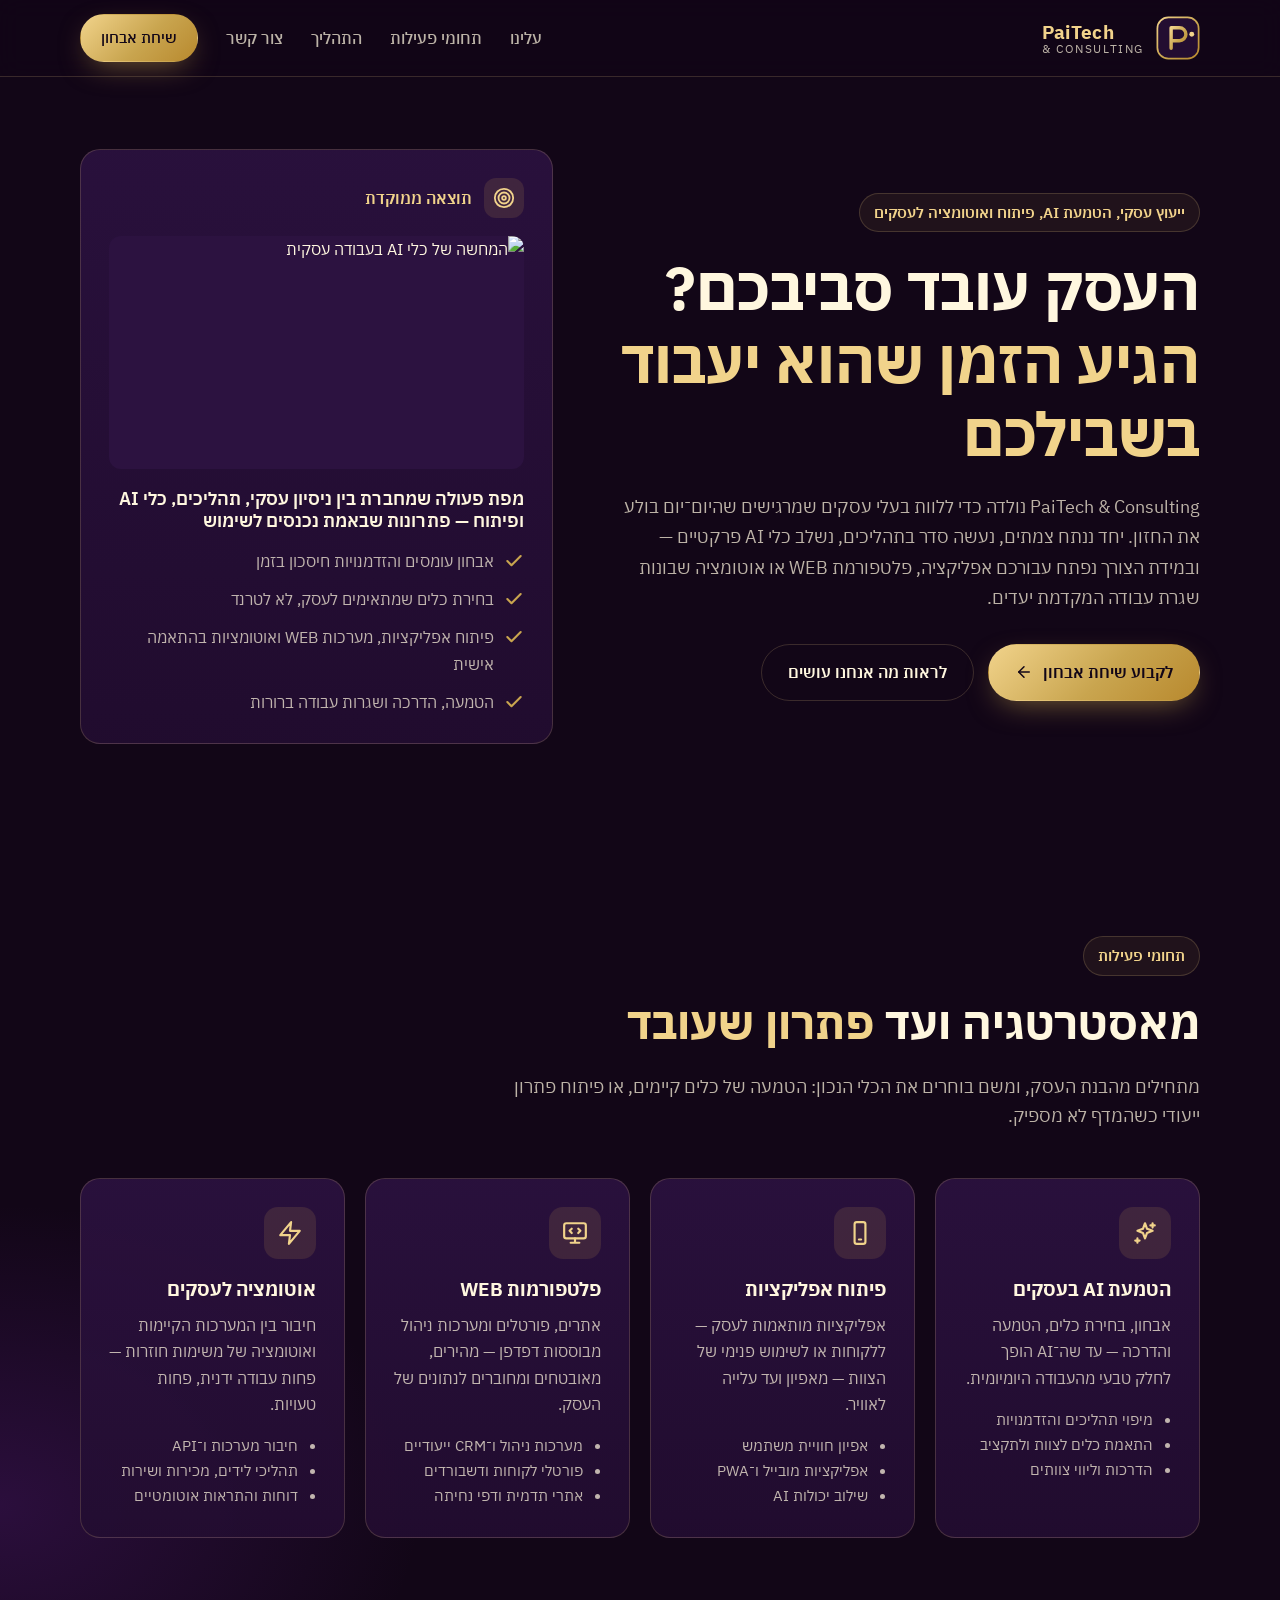
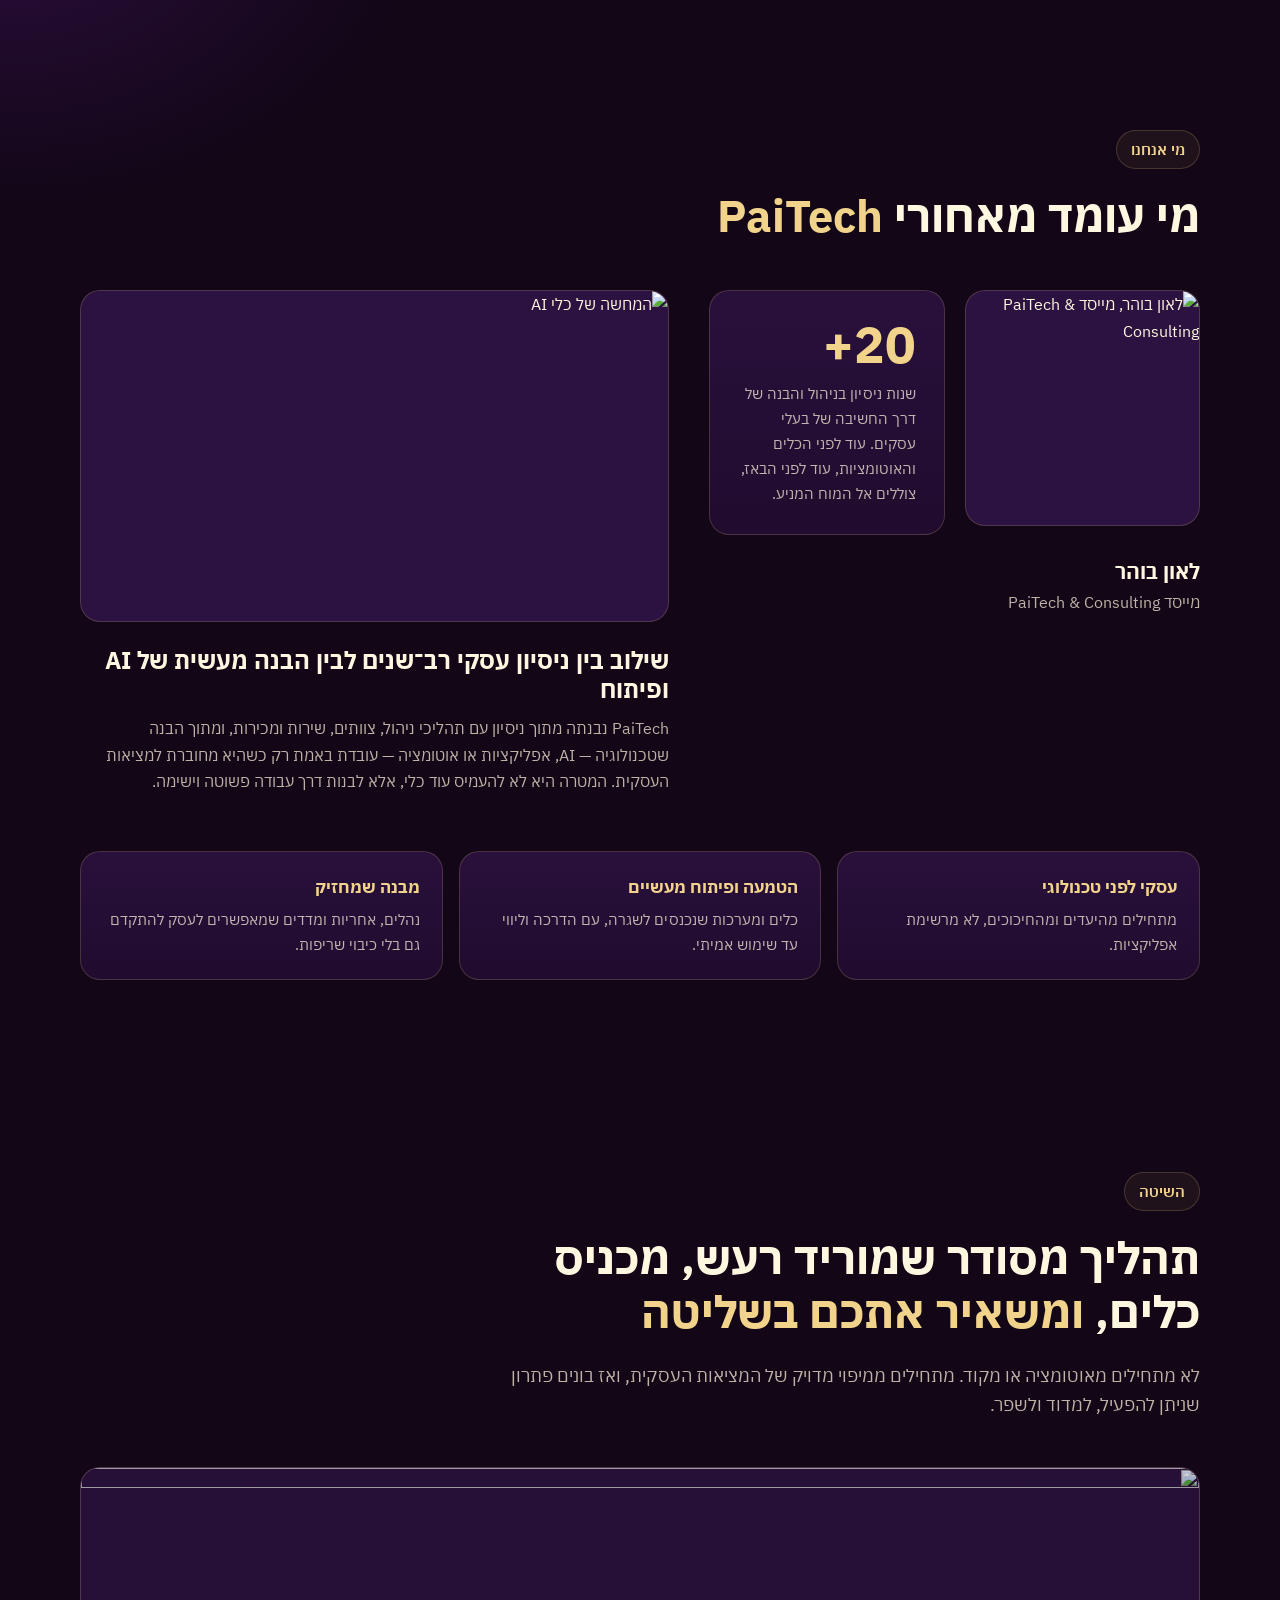
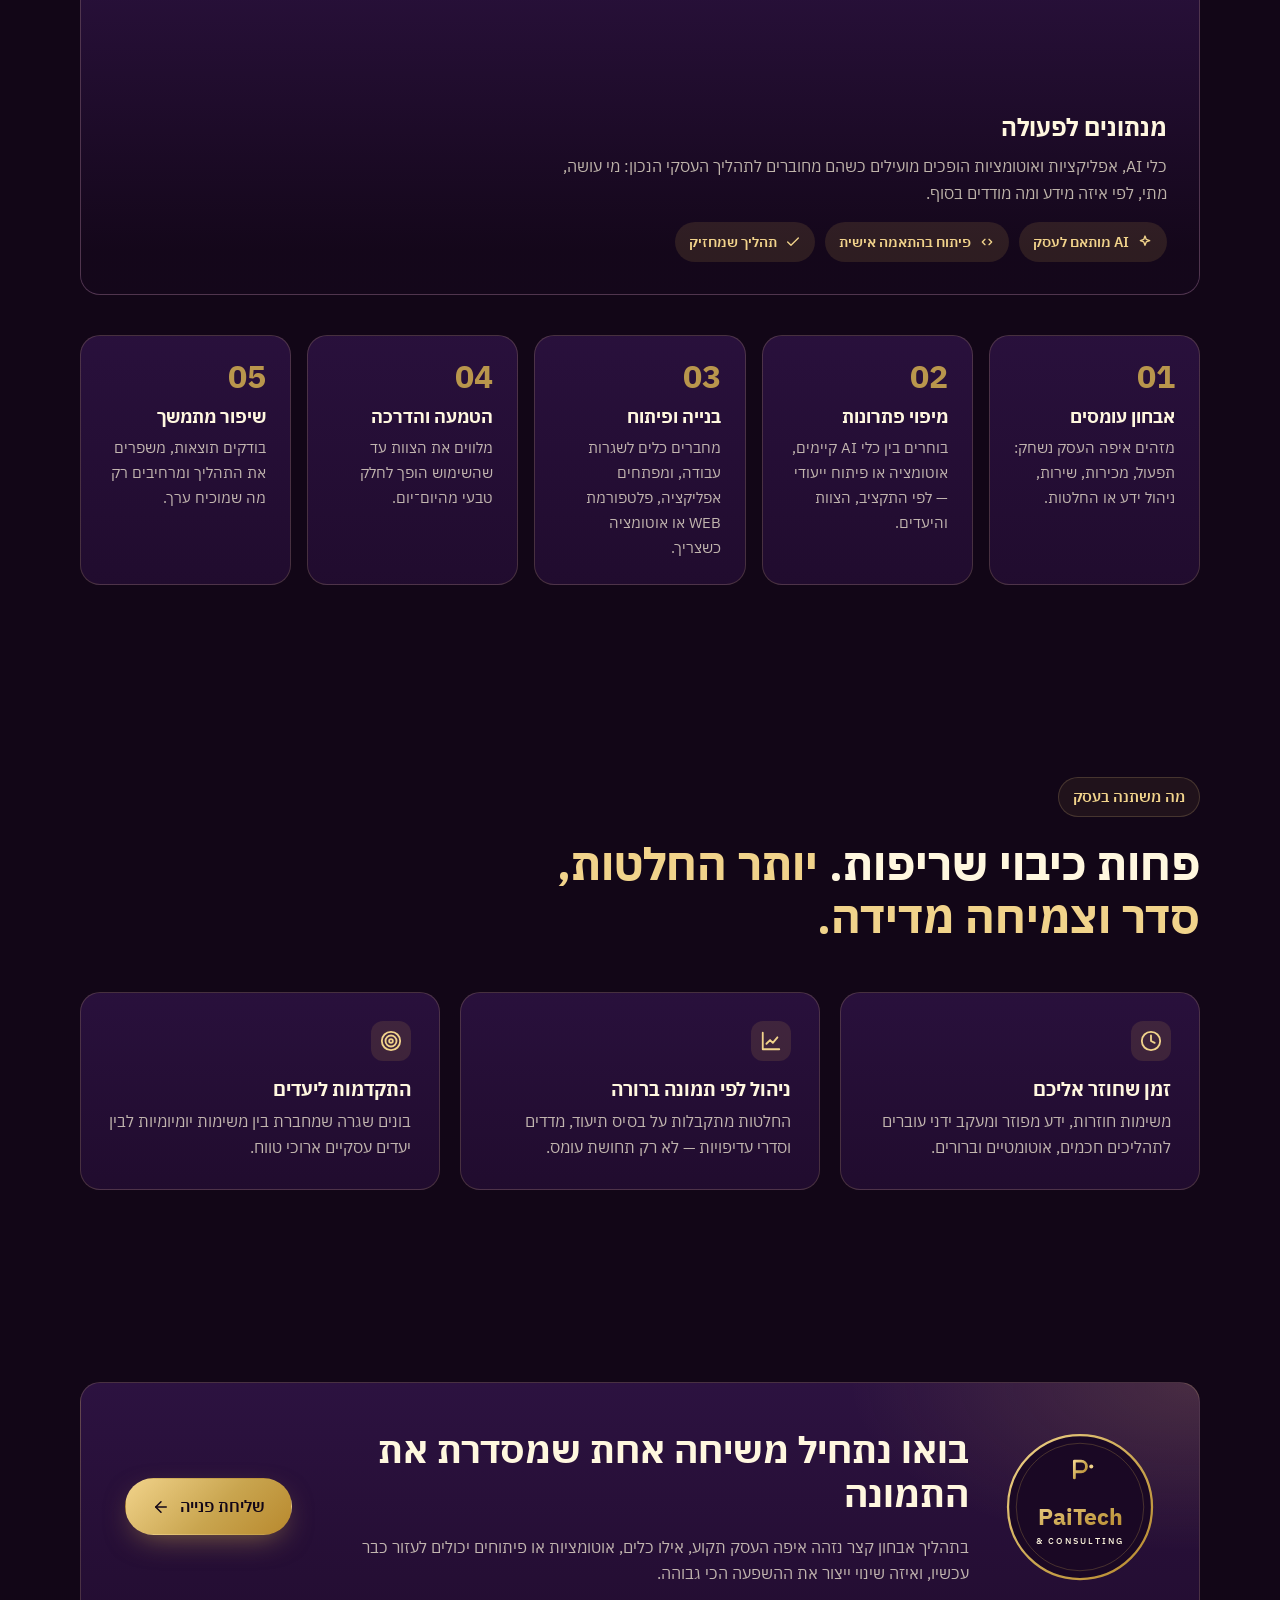
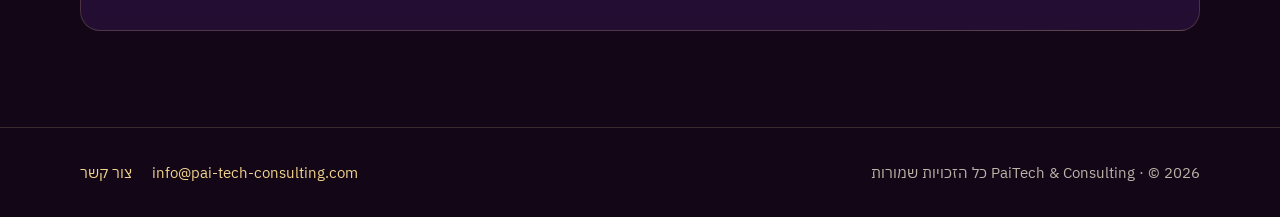
==== public/index.html @ 418c5f1a "Add PaiTech & Consulting static site for Cloudflare Pages Rebuild of the Framer landing page as plai" ====
<!DOCTYPE html>
<html lang="he" dir="rtl">
<head>
  <meta charset="UTF-8">
  <meta name="viewport" content="width=device-width, initial-scale=1">
  <title>PaiTech &amp; Consulting | הטמעת AI, פיתוח אפליקציות ואוטומציה לעסקים</title>
  <meta name="description" content="PaiTech & Consulting: ליווי פרקטי לעסקים קטנים ובינוניים — אבחון תפעולי, הטמעת כלי AI, פיתוח אפליקציות, פלטפורמות WEB ואוטומציה עסקית.">
  <link rel="canonical" href="https://pai-tech-consulting.com/">
  <meta name="theme-color" content="#120617">
  <link rel="icon" href="assets/img/favicon.svg" type="image/svg+xml">

  <meta property="og:type" content="website">
  <meta property="og:locale" content="he_IL">
  <meta property="og:site_name" content="PaiTech & Consulting">
  <meta property="og:title" content="PaiTech & Consulting | הטמעת AI, פיתוח אפליקציות ואוטומציה לעסקים">
  <meta property="og:description" content="ליווי פרקטי לעסקים: אבחון תפעולי, הטמעת AI, פיתוח אפליקציות, פלטפורמות WEB ואוטומציה עסקית.">
  <meta property="og:url" content="https://pai-tech-consulting.com/">
  <meta name="twitter:card" content="summary">

  <link rel="preconnect" href="https://fonts.googleapis.com">
  <link rel="preconnect" href="https://fonts.gstatic.com" crossorigin>
  <link href="https://fonts.googleapis.com/css2?family=IBM+Plex+Sans+Hebrew:wght@400;500;600;700&display=swap" rel="stylesheet">
  <link rel="stylesheet" href="assets/css/style.css">

  <script type="application/ld+json">
  {
    "@context": "https://schema.org",
    "@type": "ProfessionalService",
    "name": "PaiTech & Consulting",
    "url": "https://pai-tech-consulting.com/",
    "email": "info@pai-tech-consulting.com",
    "founder": { "@type": "Person", "name": "לאון בוהר" },
    "areaServed": "IL",
    "knowsAbout": ["הטמעת AI בעסקים", "פיתוח אפליקציות", "פלטפורמות WEB", "אוטומציה עסקית"]
  }
  </script>
</head>
<body>
  <a class="skip-link" href="#main">דילוג לתוכן</a>

  <header class="site-header">
    <div class="container header-row">
      <a class="brand" href="index.html" aria-label="PaiTech & Consulting — דף הבית">
        <svg class="brand-mark" viewBox="0 0 64 64" aria-hidden="true">
          <defs>
            <linearGradient id="gm-h" x1="0" y1="0" x2="1" y2="1">
              <stop offset="0" stop-color="#f1d38b"/><stop offset=".55" stop-color="#c9a54f"/><stop offset="1" stop-color="#b8892e"/>
            </linearGradient>
          </defs>
          <rect x="2" y="2" width="60" height="60" rx="16" fill="#230d31" stroke="url(#gm-h)" stroke-width="2.5"/>
          <path d="M22 47V17h12a9.5 9.5 0 0 1 0 19H22" fill="none" stroke="url(#gm-h)" stroke-width="5" stroke-linecap="round" stroke-linejoin="round"/>
          <path d="M43.5 26.5h5" stroke="url(#gm-h)" stroke-width="3" stroke-linecap="round"/>
          <circle cx="52" cy="26.5" r="3.6" fill="#f1d38b"/>
        </svg>
        <span class="brand-text">
          <span class="brand-name">PaiTech</span>
          <span class="brand-sub">&amp; Consulting</span>
        </span>
      </a>

      <button class="menu-toggle" type="button" aria-expanded="false" aria-controls="site-nav" aria-label="פתיחת תפריט">
        <svg viewBox="0 0 24 24" fill="none" stroke="currentColor" stroke-width="2" stroke-linecap="round"><path d="M4 6h16M4 12h16M4 18h16"/></svg>
      </button>

      <nav class="nav" id="site-nav" aria-label="ניווט ראשי">
        <a href="#about">עלינו</a>
        <a href="#services">תחומי פעילות</a>
        <a href="#method">התהליך</a>
        <a href="contact.html">צור קשר</a>
        <a class="btn btn-primary btn-sm" href="contact.html">שיחת אבחון</a>
      </nav>
    </div>
  </header>

  <main id="main">
    <!-- Hero -->
    <section class="hero">
      <div class="container hero-grid">
        <div>
          <span class="kicker">ייעוץ עסקי, הטמעת AI, פיתוח ואוטומציה לעסקים</span>
          <h1>העסק עובד סביבכם? <span class="gold">הגיע הזמן שהוא יעבוד בשבילכם</span></h1>
          <p class="hero-lead">PaiTech &amp; Consulting נולדה כדי ללוות בעלי עסקים שמרגישים שהיום־יום בולע את החזון. יחד ננתח צמתים, נעשה סדר בתהליכים, נשלב כלי AI פרקטיים — ובמידת הצורך נפתח עבורכם אפליקציה, פלטפורמת WEB או אוטומציה שבונות שגרת עבודה המקדמת יעדים.</p>
          <div class="hero-actions">
            <a class="btn btn-primary" href="contact.html">
              לקבוע שיחת אבחון
              <svg viewBox="0 0 24 24" fill="none" stroke="currentColor" stroke-width="2" stroke-linecap="round" stroke-linejoin="round" aria-hidden="true"><path d="M19 12H5"/><path d="m12 19-7-7 7-7"/></svg>
            </a>
            <a class="btn btn-ghost" href="#services">לראות מה אנחנו עושים</a>
          </div>
        </div>

        <aside class="card consult-card" aria-label="תוצאה ממוקדת">
          <div class="card-top">
            <span class="icon-bubble"><svg viewBox="0 0 24 24" fill="none" stroke="currentColor" stroke-width="2" stroke-linecap="round" stroke-linejoin="round" aria-hidden="true"><circle cx="12" cy="12" r="10"/><circle cx="12" cy="12" r="6"/><circle cx="12" cy="12" r="2"/></svg></span>
            תוצאה ממוקדת
          </div>
          <div class="visual">
            <img src="assets/img/XKVnwT84Tp5R3MBpyh79osMOM.jpg" width="900" height="506" alt="המחשה של כלי AI בעבודה עסקית"
                 onerror="this.onerror=null;this.src='https://framerusercontent.com/images/XKVnwT84Tp5R3MBpyh79osMOM.jpg'">
          </div>
          <h3>מפת פעולה שמחברת בין ניסיון עסקי, תהליכים, כלי AI ופיתוח — פתרונות שבאמת נכנסים לשימוש</h3>
          <ul class="points">
            <li><svg viewBox="0 0 24 24" fill="none" stroke="currentColor" stroke-width="2.5" stroke-linecap="round" stroke-linejoin="round" aria-hidden="true"><path d="M20 6 9 17l-5-5"/></svg>אבחון עומסים והזדמנויות חיסכון בזמן</li>
            <li><svg viewBox="0 0 24 24" fill="none" stroke="currentColor" stroke-width="2.5" stroke-linecap="round" stroke-linejoin="round" aria-hidden="true"><path d="M20 6 9 17l-5-5"/></svg>בחירת כלים שמתאימים לעסק, לא לטרנד</li>
            <li><svg viewBox="0 0 24 24" fill="none" stroke="currentColor" stroke-width="2.5" stroke-linecap="round" stroke-linejoin="round" aria-hidden="true"><path d="M20 6 9 17l-5-5"/></svg>פיתוח אפליקציות, מערכות WEB ואוטומציות בהתאמה אישית</li>
            <li><svg viewBox="0 0 24 24" fill="none" stroke="currentColor" stroke-width="2.5" stroke-linecap="round" stroke-linejoin="round" aria-hidden="true"><path d="M20 6 9 17l-5-5"/></svg>הטמעה, הדרכה ושגרות עבודה ברורות</li>
          </ul>
        </aside>
      </div>
    </section>

    <!-- Services -->
    <section id="services">
      <div class="container">
        <div class="section-head">
          <span class="kicker">תחומי פעילות</span>
          <h2>מאסטרטגיה ועד <span class="gold">פתרון שעובד</span></h2>
          <p>מתחילים מהבנת העסק, ומשם בוחרים את הכלי הנכון: הטמעה של כלים קיימים, או פיתוח פתרון ייעודי כשהמדף לא מספיק.</p>
        </div>

        <div class="services-grid">
          <article class="card service-card">
            <span class="icon-bubble"><svg viewBox="0 0 24 24" fill="none" stroke="currentColor" stroke-width="2" stroke-linecap="round" stroke-linejoin="round" aria-hidden="true"><path d="M12 3l1.9 5.1L19 10l-5.1 1.9L12 17l-1.9-5.1L5 10l5.1-1.9z"/><path d="M19 3v4M17 5h4M5 17v4M3 19h4"/></svg></span>
            <h3>הטמעת AI בעסקים</h3>
            <p>אבחון, בחירת כלים, הטמעה והדרכה — עד שה־AI הופך לחלק טבעי מהעבודה היומיומית.</p>
            <ul>
              <li>מיפוי תהליכים והזדמנויות</li>
              <li>התאמת כלים לצוות ולתקציב</li>
              <li>הדרכות וליווי צוותים</li>
            </ul>
          </article>

          <article class="card service-card">
            <span class="icon-bubble"><svg viewBox="0 0 24 24" fill="none" stroke="currentColor" stroke-width="2" stroke-linecap="round" stroke-linejoin="round" aria-hidden="true"><rect x="7" y="2" width="10" height="20" rx="2"/><path d="M11 18h2"/></svg></span>
            <h3>פיתוח אפליקציות</h3>
            <p>אפליקציות מותאמות לעסק — ללקוחות או לשימוש פנימי של הצוות — מאפיון ועד עלייה לאוויר.</p>
            <ul>
              <li>אפיון חוויית משתמש</li>
              <li>אפליקציות מובייל ו־PWA</li>
              <li>שילוב יכולות AI</li>
            </ul>
          </article>

          <article class="card service-card">
            <span class="icon-bubble"><svg viewBox="0 0 24 24" fill="none" stroke="currentColor" stroke-width="2" stroke-linecap="round" stroke-linejoin="round" aria-hidden="true"><rect x="2" y="3" width="20" height="14" rx="2"/><path d="M8 21h8M12 17v4"/><path d="m9 8-2 2 2 2M15 8l2 2-2 2"/></svg></span>
            <h3>פלטפורמות WEB</h3>
            <p>אתרים, פורטלים ומערכות ניהול מבוססות דפדפן — מהירים, מאובטחים ומחוברים לנתונים של העסק.</p>
            <ul>
              <li>מערכות ניהול ו־CRM ייעודיים</li>
              <li>פורטלי לקוחות ודשבורדים</li>
              <li>אתרי תדמית ודפי נחיתה</li>
            </ul>
          </article>

          <article class="card service-card">
            <span class="icon-bubble"><svg viewBox="0 0 24 24" fill="none" stroke="currentColor" stroke-width="2" stroke-linecap="round" stroke-linejoin="round" aria-hidden="true"><path d="M13 2 3 14h9l-1 8 10-12h-9z"/></svg></span>
            <h3>אוטומציה לעסקים</h3>
            <p>חיבור בין המערכות הקיימות ואוטומציה של משימות חוזרות — פחות עבודה ידנית, פחות טעויות.</p>
            <ul>
              <li>חיבור מערכות ו־API</li>
              <li>תהליכי לידים, מכירות ושירות</li>
              <li>דוחות והתראות אוטומטיים</li>
            </ul>
          </article>
        </div>
      </div>
    </section>

    <!-- About -->
    <section id="about">
      <div class="container">
        <div class="section-head">
          <span class="kicker">מי אנחנו</span>
          <h2>מי עומד מאחורי <span class="gold">PaiTech</span></h2>
        </div>

        <div class="about-grid">
          <div class="founder">
            <div class="founder-photo">
              <img src="assets/img/se8VAogWXL13pgtW8quzGnJ5m0.jpg" width="960" height="958" alt="לאון בוהר, מייסד PaiTech & Consulting" loading="lazy"
                   onerror="this.onerror=null;this.src='https://framerusercontent.com/images/se8VAogWXL13pgtW8quzGnJ5m0.jpg'">
            </div>
            <div class="card stat">
              <span class="num">20+</span>
              <p>שנות ניסיון בניהול והבנה של דרך החשיבה של בעלי עסקים. עוד לפני הכלים והאוטומציות, עוד לפני הבאז, צוללים אל המוח המניע.</p>
            </div>
            <div class="founder-caption">
              <strong>לאון בוהר</strong>
              <span>מייסד PaiTech &amp; Consulting</span>
            </div>
          </div>

          <div class="about-copy">
            <div class="about-visual">
              <img src="assets/img/n6Sf7gLS57sMJZ850JuGApT3Oo.jpg" width="1200" height="675" alt="המחשה של כלי AI" loading="lazy"
                   onerror="this.onerror=null;this.src='https://framerusercontent.com/images/n6Sf7gLS57sMJZ850JuGApT3Oo.jpg'">
            </div>
            <h3>שילוב בין ניסיון עסקי רב־שנים לבין הבנה מעשית של AI ופיתוח</h3>
            <p>PaiTech נבנתה מתוך ניסיון עם תהליכי ניהול, צוותים, שירות ומכירות, ומתוך הבנה שטכנולוגיה — AI, אפליקציות או אוטומציה — עובדת באמת רק כשהיא מחוברת למציאות העסקית. המטרה היא לא להעמיס עוד כלי, אלא לבנות דרך עבודה פשוטה וישימה.</p>
          </div>
        </div>

        <div class="proof-row">
          <div class="card">
            <h4>עסקי לפני טכנולוגי</h4>
            <p>מתחילים מהיעדים ומהחיכוכים, לא מרשימת אפליקציות.</p>
          </div>
          <div class="card">
            <h4>הטמעה ופיתוח מעשיים</h4>
            <p>כלים ומערכות שנכנסים לשגרה, עם הדרכה וליווי עד שימוש אמיתי.</p>
          </div>
          <div class="card">
            <h4>מבנה שמחזיק</h4>
            <p>נהלים, אחריות ומדדים שמאפשרים לעסק להתקדם גם בלי כיבוי שריפות.</p>
          </div>
        </div>
      </div>
    </section>

    <!-- Method -->
    <section id="method">
      <div class="container">
        <div class="section-head">
          <span class="kicker">השיטה</span>
          <h2>תהליך מסודר שמוריד רעש, מכניס כלים, <span class="gold">ומשאיר אתכם בשליטה</span></h2>
          <p>לא מתחילים מאוטומציה או מקוד. מתחילים ממיפוי מדויק של המציאות העסקית, ואז בונים פתרון שניתן להפעיל, למדוד ולשפר.</p>
        </div>

        <div class="method-visual">
          <img src="assets/img/iNO7Qjfh9I6ufP5E8s48obcM.png" width="1923" height="732" alt="" loading="lazy"
               onerror="this.onerror=null;this.src='https://framerusercontent.com/images/iNO7Qjfh9I6ufP5E8s48obcM.png'">
          <div class="overlay">
            <h3>מנתונים לפעולה</h3>
            <p>כלי AI, אפליקציות ואוטומציות הופכים מועילים כשהם מחוברים לתהליך העסקי הנכון: מי עושה, מתי, לפי איזה מידע ומה מודדים בסוף.</p>
            <div class="badges">
              <span class="badge"><svg viewBox="0 0 24 24" fill="none" stroke="currentColor" stroke-width="2" stroke-linecap="round" stroke-linejoin="round" aria-hidden="true"><path d="M12 3l1.9 5.1L19 10l-5.1 1.9L12 17l-1.9-5.1L5 10l5.1-1.9z"/></svg>AI מותאם לעסק</span>
              <span class="badge"><svg viewBox="0 0 24 24" fill="none" stroke="currentColor" stroke-width="2" stroke-linecap="round" stroke-linejoin="round" aria-hidden="true"><path d="m9 8-4 4 4 4M15 8l4 4-4 4"/></svg>פיתוח בהתאמה אישית</span>
              <span class="badge"><svg viewBox="0 0 24 24" fill="none" stroke="currentColor" stroke-width="2" stroke-linecap="round" stroke-linejoin="round" aria-hidden="true"><path d="M20 6 9 17l-5-5"/></svg>תהליך שמחזיק</span>
            </div>
          </div>
        </div>

        <ol class="steps" role="list" style="list-style:none;margin:0;padding:0">
          <li class="card step">
            <span class="num">01</span>
            <h3>אבחון עומסים</h3>
            <p>מזהים איפה העסק נשחק: תפעול, מכירות, שירות, ניהול ידע או החלטות.</p>
          </li>
          <li class="card step">
            <span class="num">02</span>
            <h3>מיפוי פתרונות</h3>
            <p>בוחרים בין כלי AI קיימים, אוטומציה או פיתוח ייעודי — לפי התקציב, הצוות והיעדים.</p>
          </li>
          <li class="card step">
            <span class="num">03</span>
            <h3>בנייה ופיתוח</h3>
            <p>מחברים כלים לשגרות עבודה, ומפתחים אפליקציה, פלטפורמת WEB או אוטומציה כשצריך.</p>
          </li>
          <li class="card step">
            <span class="num">04</span>
            <h3>הטמעה והדרכה</h3>
            <p>מלווים את הצוות עד שהשימוש הופך לחלק טבעי מהיום־יום.</p>
          </li>
          <li class="card step">
            <span class="num">05</span>
            <h3>שיפור מתמשך</h3>
            <p>בודקים תוצאות, משפרים את התהליך ומרחיבים רק מה שמוכיח ערך.</p>
          </li>
        </ol>
      </div>
    </section>

    <!-- Outcomes -->
    <section id="outcomes">
      <div class="container">
        <div class="section-head">
          <span class="kicker">מה משתנה בעסק</span>
          <h2>פחות כיבוי שריפות. <span class="gold">יותר החלטות, סדר וצמיחה מדידה.</span></h2>
        </div>
        <div class="outcomes-grid">
          <div class="card">
            <span class="icon-bubble"><svg viewBox="0 0 24 24" fill="none" stroke="currentColor" stroke-width="2" stroke-linecap="round" stroke-linejoin="round" aria-hidden="true"><circle cx="12" cy="12" r="10"/><path d="M12 6v6l4 2"/></svg></span>
            <h3>זמן שחוזר אליכם</h3>
            <p>משימות חוזרות, ידע מפוזר ומעקב ידני עוברים לתהליכים חכמים, אוטומטיים וברורים.</p>
          </div>
          <div class="card">
            <span class="icon-bubble"><svg viewBox="0 0 24 24" fill="none" stroke="currentColor" stroke-width="2" stroke-linecap="round" stroke-linejoin="round" aria-hidden="true"><path d="M3 3v18h18"/><path d="m7 15 4-4 3 3 5-6"/></svg></span>
            <h3>ניהול לפי תמונה ברורה</h3>
            <p>החלטות מתקבלות על בסיס תיעוד, מדדים וסדרי עדיפויות — לא רק תחושת עומס.</p>
          </div>
          <div class="card">
            <span class="icon-bubble"><svg viewBox="0 0 24 24" fill="none" stroke="currentColor" stroke-width="2" stroke-linecap="round" stroke-linejoin="round" aria-hidden="true"><circle cx="12" cy="12" r="10"/><circle cx="12" cy="12" r="6"/><circle cx="12" cy="12" r="2"/></svg></span>
            <h3>התקדמות ליעדים</h3>
            <p>בונים שגרה שמחברת בין משימות יומיומיות לבין יעדים עסקיים ארוכי טווח.</p>
          </div>
        </div>
      </div>
    </section>

    <!-- CTA -->
    <section id="contact-cta">
      <div class="container">
        <div class="card cta-card">
          <svg class="cta-emblem" viewBox="0 0 200 200" role="img" aria-label="PaiTech & Consulting">
            <defs>
              <linearGradient id="gm-c" x1="0" y1="0" x2="1" y2="1">
                <stop offset="0" stop-color="#f1d38b"/><stop offset=".55" stop-color="#c9a54f"/><stop offset="1" stop-color="#b8892e"/>
              </linearGradient>
            </defs>
            <circle cx="100" cy="100" r="96" fill="#1a0824" stroke="url(#gm-c)" stroke-width="3"/>
            <circle cx="100" cy="100" r="85" fill="none" stroke="#c9a54f" stroke-opacity=".35" stroke-width="1"/>
            <g transform="translate(76 26) scale(.75)">
              <path d="M22 47V17h12a9.5 9.5 0 0 1 0 19H22" fill="none" stroke="url(#gm-c)" stroke-width="5" stroke-linecap="round" stroke-linejoin="round"/>
              <path d="M43.5 26.5h5" stroke="url(#gm-c)" stroke-width="3" stroke-linecap="round"/>
              <circle cx="52" cy="26.5" r="3.6" fill="#f1d38b"/>
            </g>
            <text x="100" y="124" text-anchor="middle" direction="ltr" font-family="IBM Plex Sans Hebrew, Arial, sans-serif" font-weight="700" font-size="31" fill="url(#gm-c)">PaiTech</text>
            <text x="100" y="149" text-anchor="middle" direction="ltr" font-family="IBM Plex Sans Hebrew, Arial, sans-serif" font-weight="500" font-size="12.5" letter-spacing="3" fill="#fff7df">&amp; CONSULTING</text>
          </svg>
          <div>
            <h2>בואו נתחיל משיחה אחת שמסדרת את התמונה</h2>
            <p>בתהליך אבחון קצר נזהה איפה העסק תקוע, אילו כלים, אוטומציות או פיתוחים יכולים לעזור כבר עכשיו, ואיזה שינוי ייצור את ההשפעה הכי גבוהה.</p>
          </div>
          <a class="btn btn-primary" href="contact.html">
            שליחת פנייה
            <svg viewBox="0 0 24 24" fill="none" stroke="currentColor" stroke-width="2" stroke-linecap="round" stroke-linejoin="round" aria-hidden="true"><path d="M19 12H5"/><path d="m12 19-7-7 7-7"/></svg>
          </a>
        </div>
      </div>
    </section>
  </main>

  <footer class="site-footer">
    <div class="container footer-row">
      <span>PaiTech &amp; Consulting · © <span data-year>2026</span> כל הזכויות שמורות</span>
      <div class="footer-links">
        <a href="mailto:info@pai-tech-consulting.com" dir="ltr">info@pai-tech-consulting.com</a>
        <a href="contact.html">צור קשר</a>
      </div>
    </div>
  </footer>

  <script src="assets/js/main.js" defer></script>
</body>
</html>
---- public/assets/css/style.css ----
/* PaiTech & Consulting — palette and type carried over from the original Framer page */
:root {
  --bg: #120617;
  --bg-2: #16071f;
  --surface: #230d31;
  --surface-2: #2c1240;
  --gold: #c9a54f;
  --gold-light: #f1d38b;
  --gold-dark: #b8892e;
  --cream: #fff7df;
  --text: #fff7df;
  --muted: rgba(255, 247, 223, 0.72);
  --line: rgba(241, 211, 139, 0.18);
  --radius: 20px;
  --radius-sm: 12px;
  --max: 1200px;
  --font: "IBM Plex Sans Hebrew", "Heebo", system-ui, -apple-system, "Segoe UI", Arial, sans-serif;
}

*,
*::before,
*::after { box-sizing: border-box; }

html { scroll-behavior: smooth; -webkit-text-size-adjust: 100%; }

body {
  margin: 0;
  font-family: var(--font);
  background: var(--bg);
  background-image:
    radial-gradient(900px 500px at 85% -10%, rgba(201, 165, 79, 0.14), transparent 60%),
    radial-gradient(700px 500px at 0% 30%, rgba(90, 30, 130, 0.35), transparent 60%);
  background-repeat: no-repeat;
  color: var(--text);
  line-height: 1.65;
  overflow-x: hidden;
}

img { max-width: 100%; display: block; }
a { color: inherit; }
h1, h2, h3 { line-height: 1.2; margin: 0 0 .5em; font-weight: 700; }
p { margin: 0 0 1em; }

.container { width: 100%; max-width: var(--max); margin-inline: auto; padding-inline: 40px; }
@media (max-width: 809px) { .container { padding-inline: 20px; } }

.skip-link {
  position: absolute; inset-inline-start: 12px; top: -60px;
  background: var(--gold); color: var(--bg); padding: 10px 16px; border-radius: 8px; z-index: 100;
}
.skip-link:focus { top: 12px; }

:focus-visible { outline: 2px solid var(--gold-light); outline-offset: 3px; border-radius: 6px; }

/* ---------- Header ---------- */
.site-header {
  position: sticky; top: 0; z-index: 50;
  background: rgba(18, 6, 23, 0.82);
  backdrop-filter: blur(12px);
  -webkit-backdrop-filter: blur(12px);
  border-bottom: 1px solid var(--line);
}
.header-row { display: flex; align-items: center; justify-content: space-between; gap: 24px; min-height: 76px; }

.brand { display: inline-flex; align-items: center; gap: 12px; text-decoration: none; }
.brand-mark { width: 44px; height: 44px; flex: none; }
.brand-text { display: flex; flex-direction: column; line-height: 1.1; direction: ltr; text-align: left; }
.brand-name { font-weight: 700; font-size: 1.2rem; color: var(--gold-light); letter-spacing: .3px; }
.brand-sub { font-size: .78rem; color: var(--muted); letter-spacing: 1.6px; text-transform: uppercase; }

.nav { display: flex; align-items: center; gap: 28px; }
.nav a { text-decoration: none; color: var(--muted); font-weight: 500; transition: color .2s; }
.nav a:hover, .nav a[aria-current="page"] { color: var(--gold-light); }
.nav .btn { color: var(--bg); }

.menu-toggle {
  display: none; background: transparent; border: 1px solid var(--line); color: var(--cream);
  width: 44px; height: 44px; border-radius: 10px; cursor: pointer; align-items: center; justify-content: center;
}
.menu-toggle svg { width: 22px; height: 22px; }

@media (max-width: 899px) {
  .menu-toggle { display: inline-flex; }
  .nav {
    position: absolute; top: 100%; inset-inline: 0; flex-direction: column; align-items: stretch; gap: 0;
    background: var(--bg-2); border-bottom: 1px solid var(--line); padding: 8px 20px 20px;
    display: none;
  }
  .nav.open { display: flex; }
  .nav a { padding: 14px 4px; border-bottom: 1px solid var(--line); }
  .nav .btn { margin-top: 14px; border-bottom: 0; justify-content: center; }
}

/* ---------- Buttons ---------- */
.btn {
  display: inline-flex; align-items: center; gap: 10px; padding: 14px 26px; border-radius: 999px;
  font-weight: 600; font-size: 1rem; text-decoration: none; cursor: pointer; border: 1px solid transparent;
  transition: transform .2s, box-shadow .2s, background .2s; font-family: inherit;
}
.btn svg { width: 18px; height: 18px; }
.btn-primary {
  background: linear-gradient(135deg, var(--gold-light), var(--gold) 55%, var(--gold-dark));
  color: var(--bg); box-shadow: 0 10px 30px -10px rgba(201, 165, 79, .6);
}
.btn-primary:hover { transform: translateY(-2px); box-shadow: 0 14px 34px -10px rgba(201, 165, 79, .75); }
.btn-ghost { background: transparent; color: var(--cream); border-color: var(--line); }
.btn-ghost:hover { border-color: var(--gold); color: var(--gold-light); }
.btn-sm { padding: 10px 20px; font-size: .95rem; }
.btn[disabled] { opacity: .6; cursor: progress; transform: none; }

/* ---------- Sections ---------- */
section { padding-block: 96px; }
@media (max-width: 809px) { section { padding-block: 64px; } }

.kicker {
  display: inline-block; color: var(--gold-light); font-weight: 600; font-size: .95rem;
  border: 1px solid var(--line); background: rgba(201, 165, 79, .08);
  padding: 6px 14px; border-radius: 999px; margin-bottom: 20px;
}
.section-head { max-width: 720px; margin-bottom: 48px; }
.section-head h2 { font-size: clamp(1.9rem, 3.6vw, 2.8rem); }
.section-head p { color: var(--muted); font-size: 1.1rem; }
.gold { color: var(--gold-light); }

.card {
  background: linear-gradient(180deg, rgba(44, 18, 64, .9), rgba(35, 13, 49, .9));
  border: 1px solid var(--line); border-radius: var(--radius); padding: 28px;
}

/* ---------- Hero ---------- */
.hero { padding-top: 72px; }
.hero-grid { display: grid; grid-template-columns: 1.25fr 1fr; gap: 56px; align-items: center; }
.hero h1 { font-size: clamp(2.2rem, 5vw, 3.8rem); margin-bottom: 20px; }
.hero h1 .gold { display: block; }
.hero-lead { font-size: 1.15rem; color: var(--muted); max-width: 600px; margin-bottom: 32px; }
.hero-actions { display: flex; flex-wrap: wrap; gap: 14px; }

.consult-card .card-top { display: flex; align-items: center; gap: 12px; margin-bottom: 18px; font-weight: 600; color: var(--gold-light); }
.icon-bubble {
  width: 40px; height: 40px; border-radius: 12px; display: inline-flex; align-items: center; justify-content: center;
  background: rgba(201, 165, 79, .14); color: var(--gold-light); flex: none;
}
.icon-bubble svg { width: 22px; height: 22px; }
.consult-card .visual { border-radius: var(--radius-sm); overflow: hidden; margin-bottom: 18px; aspect-ratio: 16 / 9; background: var(--surface-2); }
.consult-card .visual img { width: 100%; height: 100%; object-fit: cover; }
.consult-card h3 { font-size: 1.15rem; font-weight: 600; margin-bottom: 16px; }
.points { list-style: none; margin: 0; padding: 0; display: grid; gap: 12px; }
.points li { display: flex; gap: 10px; align-items: flex-start; color: var(--muted); }
.points li svg { width: 20px; height: 20px; color: var(--gold); flex: none; margin-top: 3px; }

@media (max-width: 899px) { .hero-grid { grid-template-columns: 1fr; gap: 40px; } }

/* ---------- Services ---------- */
.services-grid { display: grid; grid-template-columns: repeat(4, 1fr); gap: 20px; }
.service-card { display: flex; flex-direction: column; gap: 12px; transition: transform .25s, border-color .25s; }
.service-card:hover { transform: translateY(-4px); border-color: rgba(241, 211, 139, .45); }
.service-card h3 { font-size: 1.2rem; margin: 6px 0 0; }
.service-card p { color: var(--muted); margin: 0; }
.service-card ul { margin: 4px 0 0; padding-inline-start: 18px; color: var(--muted); font-size: .95rem; }
.service-card .icon-bubble { width: 52px; height: 52px; border-radius: 14px; }
.service-card .icon-bubble svg { width: 26px; height: 26px; }
@media (max-width: 1099px) { .services-grid { grid-template-columns: repeat(2, 1fr); } }
@media (max-width: 639px) { .services-grid { grid-template-columns: 1fr; } }

/* ---------- About ---------- */
.about-grid { display: grid; grid-template-columns: 1fr 1.2fr; gap: 40px; align-items: start; }
.founder { display: grid; grid-template-columns: 1fr 1fr; gap: 20px; }
.founder-photo { border-radius: var(--radius); overflow: hidden; aspect-ratio: 1; background: var(--surface-2); border: 1px solid var(--line); }
.founder-photo img { width: 100%; height: 100%; object-fit: cover; }
.founder-caption { grid-column: 1 / -1; }
.founder-caption strong { display: block; font-size: 1.3rem; }
.founder-caption span { color: var(--muted); }
.stat { display: flex; flex-direction: column; justify-content: center; }
.stat .num { font-size: 3.2rem; font-weight: 700; color: var(--gold-light); line-height: 1; margin-bottom: 10px; }
.stat p { color: var(--muted); margin: 0; font-size: .95rem; }
.about-visual { border-radius: var(--radius); overflow: hidden; aspect-ratio: 16 / 9; margin-bottom: 24px; background: var(--surface-2); border: 1px solid var(--line); }
.about-visual img { width: 100%; height: 100%; object-fit: cover; }
.about-copy h3 { font-size: 1.5rem; }
.about-copy p { color: var(--muted); }
.proof-row { display: grid; grid-template-columns: repeat(3, 1fr); gap: 16px; margin-top: 40px; }
.proof-row .card { padding: 22px; }
.proof-row h4 { margin: 0 0 6px; color: var(--gold-light); font-size: 1.05rem; }
.proof-row p { margin: 0; color: var(--muted); font-size: .95rem; }
@media (max-width: 899px) {
  .about-grid { grid-template-columns: 1fr; }
  .proof-row { grid-template-columns: 1fr; }
}

/* ---------- Method ---------- */
.method-visual { position: relative; border-radius: var(--radius); overflow: hidden; border: 1px solid var(--line); margin-bottom: 40px; background: var(--surface-2); }
.method-visual img { width: 100%; height: auto; min-height: 260px; object-fit: cover; }
.method-visual .overlay {
  position: absolute; inset: 0; display: flex; flex-direction: column; justify-content: flex-end; padding: 32px;
  background: linear-gradient(0deg, rgba(18, 6, 23, .92) 10%, rgba(18, 6, 23, .2) 70%);
}
.method-visual h3 { font-size: 1.5rem; }
.method-visual p { color: var(--muted); max-width: 620px; }
.badges { display: flex; flex-wrap: wrap; gap: 10px; }
.badge { display: inline-flex; align-items: center; gap: 8px; padding: 8px 14px; border-radius: 999px; background: rgba(201, 165, 79, .14); color: var(--gold-light); font-weight: 600; font-size: .9rem; }
.badge svg { width: 16px; height: 16px; }
@media (max-width: 639px) {
  .method-visual .overlay { position: static; background: var(--surface); padding: 22px; }
  .method-visual img { min-height: 0; }
}

.steps { display: grid; grid-template-columns: repeat(5, 1fr); gap: 16px; counter-reset: step; }
.step { padding: 24px; }
.step .num { font-size: 2rem; font-weight: 700; color: var(--gold); opacity: .9; line-height: 1; display: block; margin-bottom: 14px; }
.step h3 { font-size: 1.1rem; margin-bottom: 8px; }
.step p { color: var(--muted); margin: 0; font-size: .95rem; }
@media (max-width: 1099px) { .steps { grid-template-columns: repeat(2, 1fr); } }
@media (max-width: 639px) { .steps { grid-template-columns: 1fr; } }

/* ---------- Outcomes ---------- */
.outcomes-grid { display: grid; grid-template-columns: repeat(3, 1fr); gap: 20px; }
.outcomes-grid h3 { font-size: 1.2rem; margin: 16px 0 8px; }
.outcomes-grid p { color: var(--muted); margin: 0; }
@media (max-width: 899px) { .outcomes-grid { grid-template-columns: 1fr; } }

/* ---------- CTA ---------- */
.cta-card {
  display: grid; grid-template-columns: auto 1fr auto; gap: 36px; align-items: center; padding: 44px;
  background:
    radial-gradient(500px 240px at 100% 0%, rgba(201, 165, 79, .18), transparent 70%),
    linear-gradient(180deg, var(--surface-2), var(--surface));
}
.cta-emblem { width: 150px; height: 150px; }
.cta-card h2 { font-size: clamp(1.6rem, 3vw, 2.3rem); }
.cta-card p { color: var(--muted); margin: 0; }
@media (max-width: 899px) {
  .cta-card { grid-template-columns: 1fr; text-align: center; justify-items: center; padding: 32px 22px; }
  .cta-emblem { width: 110px; height: 110px; }
}

/* ---------- Footer ---------- */
.site-footer { border-top: 1px solid var(--line); padding-block: 32px; }
.footer-row { display: flex; align-items: center; justify-content: space-between; flex-wrap: wrap; gap: 16px; color: var(--muted); font-size: .95rem; }
.footer-row a { text-decoration: none; color: var(--gold-light); }
.footer-row a:hover { text-decoration: underline; }
.footer-links { display: flex; gap: 20px; flex-wrap: wrap; }

/* ---------- Contact page ---------- */
.contact-hero { padding-top: 72px; padding-bottom: 32px; }
.contact-hero h1 { font-size: clamp(2.1rem, 4.5vw, 3.3rem); }
.contact-hero p { color: var(--muted); font-size: 1.15rem; max-width: 680px; }
.contact-section { padding-top: 24px; }
.contact-grid { display: grid; grid-template-columns: 1fr 1.6fr; gap: 28px; align-items: start; }
.contact-info h2 { font-size: 1.4rem; }
.contact-info ul { list-style: none; padding: 0; margin: 0 0 24px; display: grid; gap: 18px; }
.contact-info li { display: flex; gap: 14px; align-items: flex-start; }
.contact-info li strong { display: block; }
.contact-info li a, .contact-info li span { color: var(--muted); text-decoration: none; word-break: break-word; }
.contact-info li a:hover { color: var(--gold-light); }
.contact-info .ltr { direction: ltr; unicode-bidi: embed; }
.contact-info .note { color: var(--muted); font-size: .95rem; border-top: 1px solid var(--line); padding-top: 18px; margin: 0; }

.form-grid { display: grid; grid-template-columns: 1fr 1fr; gap: 18px; }
.field { display: flex; flex-direction: column; gap: 8px; }
.field.full { grid-column: 1 / -1; }
.field label { font-weight: 600; font-size: .95rem; }
.field label .opt { color: var(--muted); font-weight: 400; }
.field input, .field select, .field textarea {
  font: inherit; color: var(--cream); background: rgba(18, 6, 23, .6); border: 1px solid var(--line);
  border-radius: var(--radius-sm); padding: 13px 14px; width: 100%; transition: border-color .2s, box-shadow .2s;
}
.field textarea { min-height: 150px; resize: vertical; }
.field select { appearance: none; -webkit-appearance: none;
  background-image: url("data:image/svg+xml,%3Csvg xmlns='http://www.w3.org/2000/svg' viewBox='0 0 24 24' fill='none' stroke='%23f1d38b' stroke-width='2'%3E%3Cpath d='M6 9l6 6 6-6'/%3E%3C/svg%3E");
  background-repeat: no-repeat; background-position: left 14px center; background-size: 18px; padding-inline-end: 14px; padding-inline-start: 40px; }
.field select option { background: var(--bg-2); color: var(--cream); }
.field input:focus, .field select:focus, .field textarea:focus { outline: none; border-color: var(--gold); box-shadow: 0 0 0 3px rgba(201, 165, 79, .2); }
.field input[type="email"], .field input[type="tel"] { direction: ltr; text-align: right; }
.hp { position: absolute !important; width: 1px; height: 1px; overflow: hidden; clip: rect(0 0 0 0); white-space: nowrap; }
.form-actions { margin-top: 22px; display: flex; flex-wrap: wrap; align-items: center; gap: 16px; }
.form-legal { color: var(--muted); font-size: .85rem; margin: 0; }
.form-status { margin-top: 18px; padding: 14px 16px; border-radius: var(--radius-sm); display: none; }
.form-status.show { display: block; }
.form-status.ok { background: rgba(80, 180, 120, .14); border: 1px solid rgba(80, 180, 120, .4); }
.form-status.err { background: rgba(220, 80, 80, .12); border: 1px solid rgba(220, 80, 80, .4); }
.form-status a { color: var(--gold-light); }
@media (max-width: 899px) { .contact-grid { grid-template-columns: 1fr; } }
@media (max-width: 639px) { .form-grid { grid-template-columns: 1fr; } }

/* ---------- 404 ---------- */
.notfound { text-align: center; padding-block: 140px; }
.notfound h1 { font-size: 4rem; color: var(--gold-light); }
.notfound p { color: var(--muted); }

@media (prefers-reduced-motion: reduce) {
  html { scroll-behavior: auto; }
  * { transition: none !important; }
}
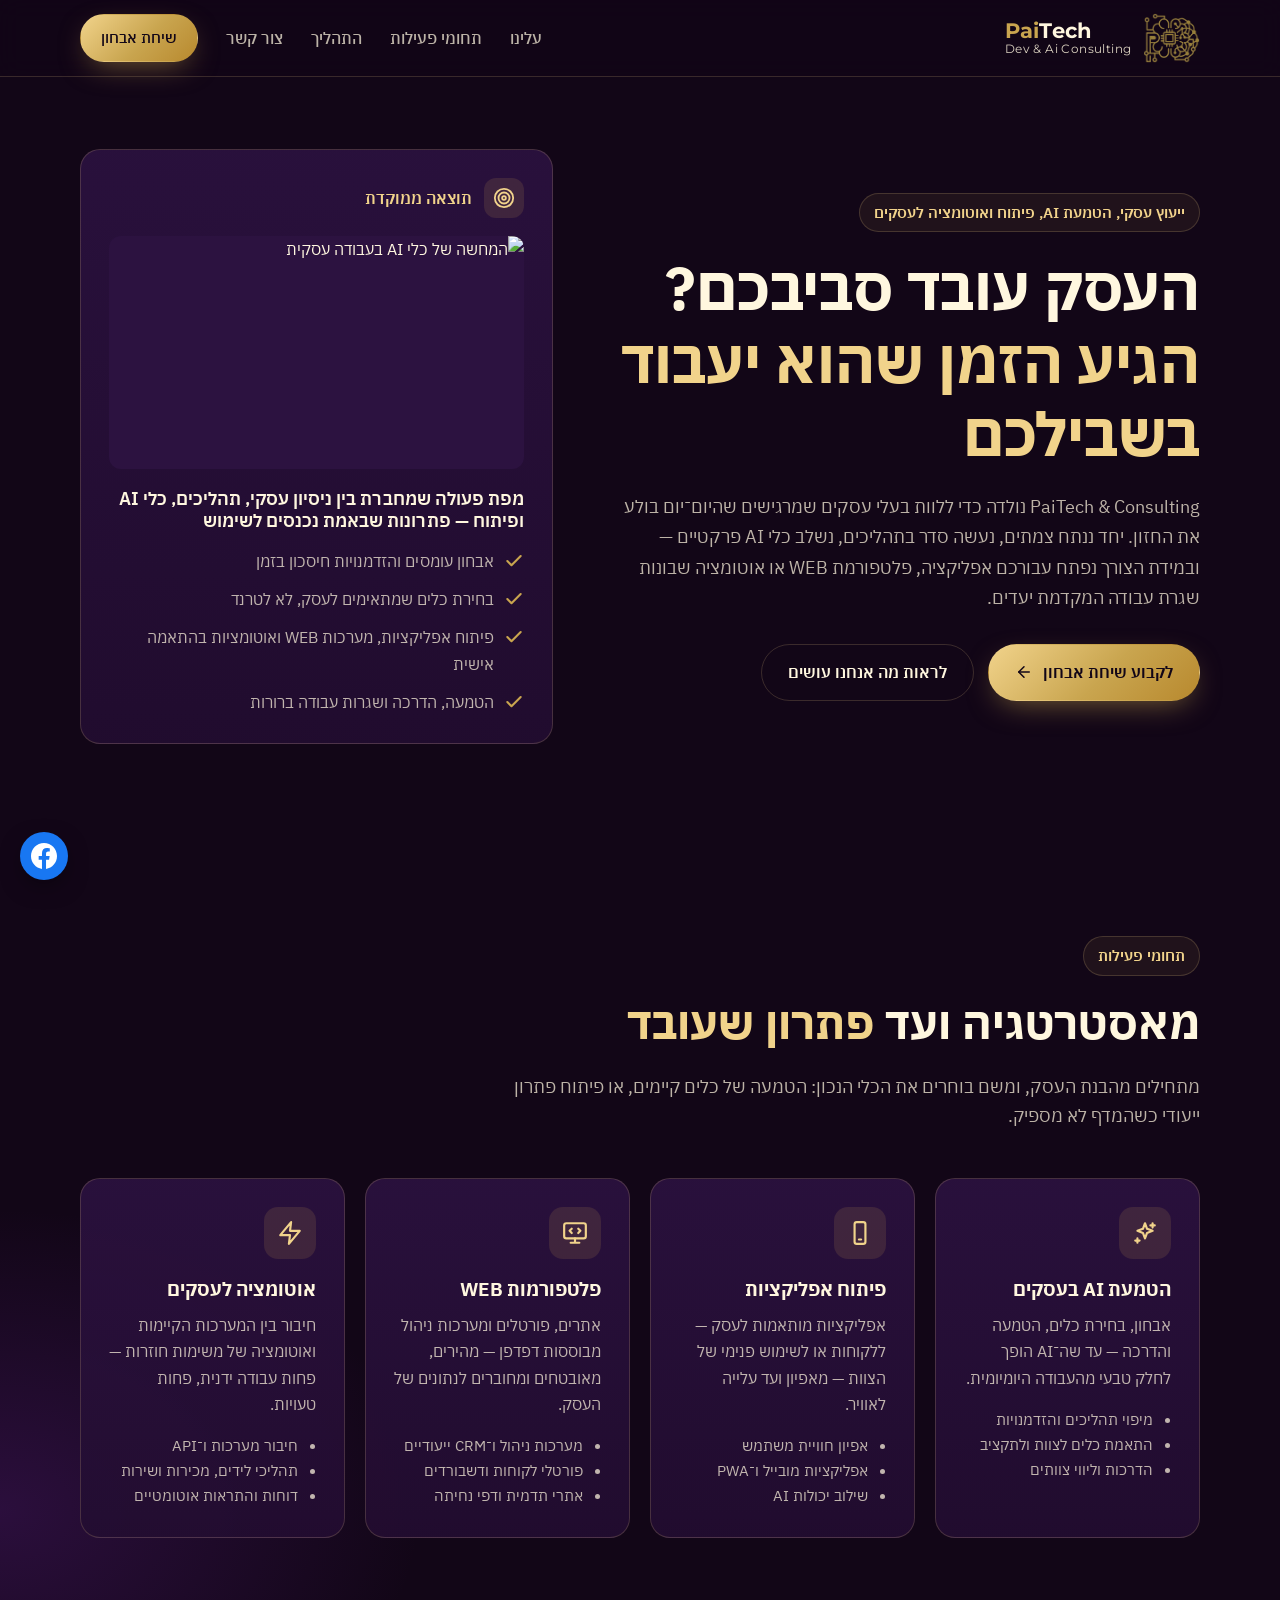
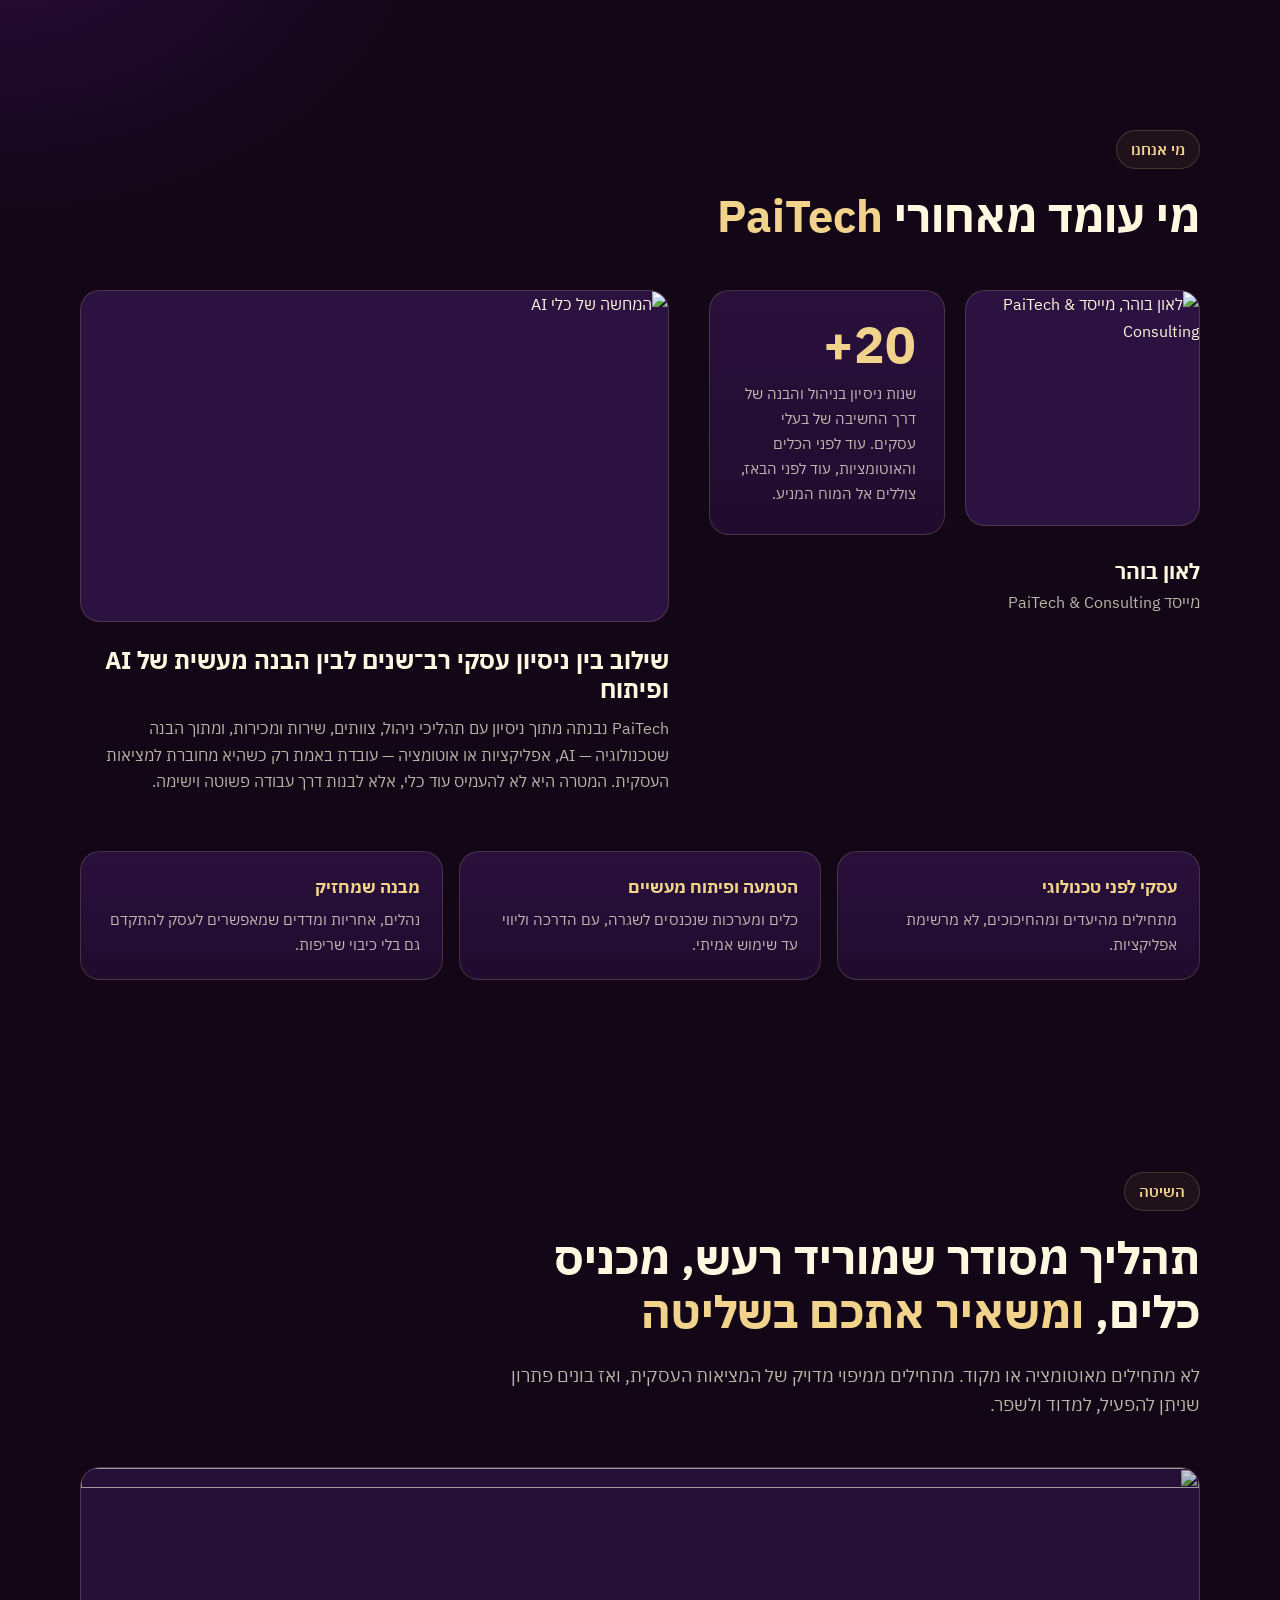
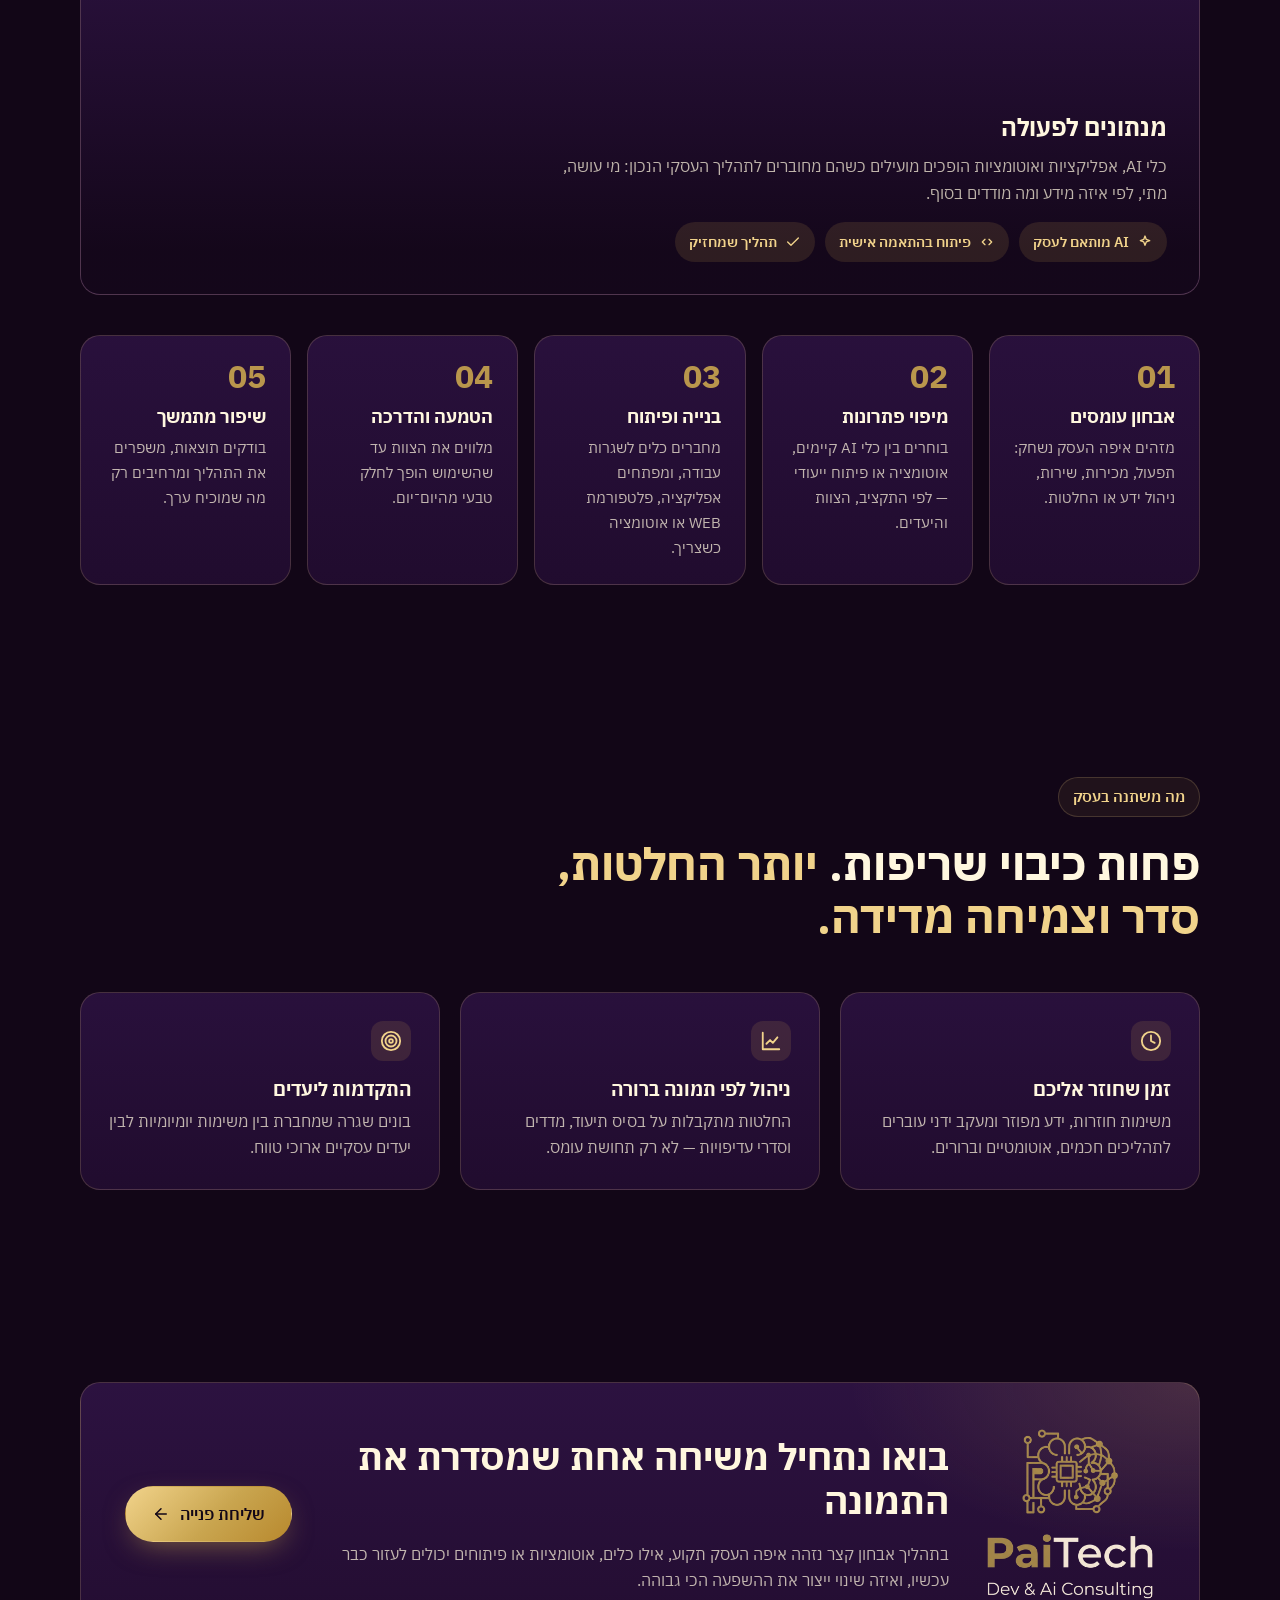
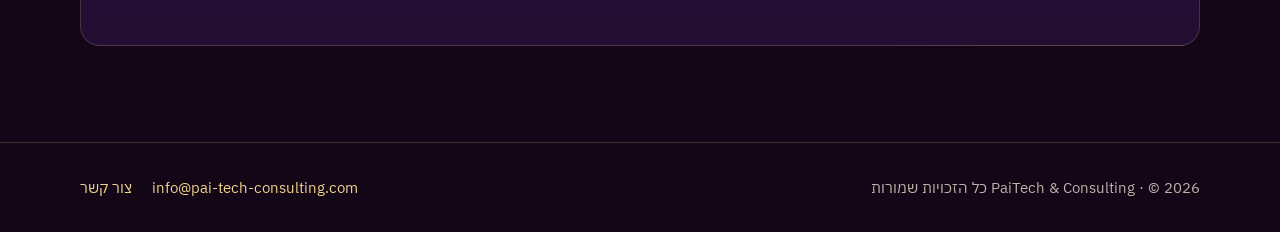
==== commit fe0be2e4: "Use new PaiTech logo, add Facebook link and contact details - Replace drawn SVG logo with the suppli" ====
--- a/public/index.html
+++ b/public/index.html
@@ -7,7 +7,8 @@
   <meta name="description" content="PaiTech & Consulting: ליווי פרקטי לעסקים קטנים ובינוניים — אבחון תפעולי, הטמעת כלי AI, פיתוח אפליקציות, פלטפורמות WEB ואוטומציה עסקית.">
   <link rel="canonical" href="https://pai-tech-consulting.com/">
   <meta name="theme-color" content="#120617">
-  <link rel="icon" href="assets/img/favicon.svg" type="image/svg+xml">
+  <link rel="icon" href="assets/img/favicon.png" type="image/png">
+  <link rel="apple-touch-icon" href="assets/img/apple-touch-icon.png">
 
   <meta property="og:type" content="website">
   <meta property="og:locale" content="he_IL">
@@ -15,11 +16,12 @@
   <meta property="og:title" content="PaiTech & Consulting | הטמעת AI, פיתוח אפליקציות ואוטומציה לעסקים">
   <meta property="og:description" content="ליווי פרקטי לעסקים: אבחון תפעולי, הטמעת AI, פיתוח אפליקציות, פלטפורמות WEB ואוטומציה עסקית.">
   <meta property="og:url" content="https://pai-tech-consulting.com/">
-  <meta name="twitter:card" content="summary">
+  <meta property="og:image" content="https://pai-tech-consulting.com/assets/img/og-image.jpg">
+  <meta name="twitter:card" content="summary_large_image">
 
   <link rel="preconnect" href="https://fonts.googleapis.com">
   <link rel="preconnect" href="https://fonts.gstatic.com" crossorigin>
-  <link href="https://fonts.googleapis.com/css2?family=IBM+Plex+Sans+Hebrew:wght@400;500;600;700&display=swap" rel="stylesheet">
+  <link href="https://fonts.googleapis.com/css2?family=IBM+Plex+Sans+Hebrew:wght@400;500;600;700&family=Montserrat:wght@400;700&display=swap" rel="stylesheet">
   <link rel="stylesheet" href="assets/css/style.css">
 
   <script type="application/ld+json">
@@ -29,6 +31,16 @@
     "name": "PaiTech & Consulting",
     "url": "https://pai-tech-consulting.com/",
     "email": "info@pai-tech-consulting.com",
+    "telephone": "+972-3-9794575",
+    "logo": "https://pai-tech-consulting.com/assets/img/logo-full.webp",
+    "address": {
+      "@type": "PostalAddress",
+      "streetAddress": "הדובדבן 10",
+      "addressLocality": "קרית אונו",
+      "postalCode": "5551049",
+      "addressCountry": "IL"
+    },
+    "sameAs": ["https://www.facebook.com/profile.php?id=61555145014878"],
     "founder": { "@type": "Person", "name": "לאון בוהר" },
     "areaServed": "IL",
     "knowsAbout": ["הטמעת AI בעסקים", "פיתוח אפליקציות", "פלטפורמות WEB", "אוטומציה עסקית"]
@@ -41,20 +53,10 @@
   <header class="site-header">
     <div class="container header-row">
       <a class="brand" href="index.html" aria-label="PaiTech & Consulting — דף הבית">
-        <svg class="brand-mark" viewBox="0 0 64 64" aria-hidden="true">
-          <defs>
-            <linearGradient id="gm-h" x1="0" y1="0" x2="1" y2="1">
-              <stop offset="0" stop-color="#f1d38b"/><stop offset=".55" stop-color="#c9a54f"/><stop offset="1" stop-color="#b8892e"/>
-            </linearGradient>
-          </defs>
-          <rect x="2" y="2" width="60" height="60" rx="16" fill="#230d31" stroke="url(#gm-h)" stroke-width="2.5"/>
-          <path d="M22 47V17h12a9.5 9.5 0 0 1 0 19H22" fill="none" stroke="url(#gm-h)" stroke-width="5" stroke-linecap="round" stroke-linejoin="round"/>
-          <path d="M43.5 26.5h5" stroke="url(#gm-h)" stroke-width="3" stroke-linecap="round"/>
-          <circle cx="52" cy="26.5" r="3.6" fill="#f1d38b"/>
-        </svg>
+        <img class="brand-mark" src="assets/img/logo-mark.webp" width="256" height="226" alt="">
         <span class="brand-text">
-          <span class="brand-name">PaiTech</span>
-          <span class="brand-sub">&amp; Consulting</span>
+          <span class="brand-name"><span class="pai">Pai</span>Tech</span>
+          <span class="brand-sub">Dev &amp; Ai Consulting</span>
         </span>
       </a>
 
@@ -301,22 +303,7 @@
     <section id="contact-cta">
       <div class="container">
         <div class="card cta-card">
-          <svg class="cta-emblem" viewBox="0 0 200 200" role="img" aria-label="PaiTech & Consulting">
-            <defs>
-              <linearGradient id="gm-c" x1="0" y1="0" x2="1" y2="1">
-                <stop offset="0" stop-color="#f1d38b"/><stop offset=".55" stop-color="#c9a54f"/><stop offset="1" stop-color="#b8892e"/>
-              </linearGradient>
-            </defs>
-            <circle cx="100" cy="100" r="96" fill="#1a0824" stroke="url(#gm-c)" stroke-width="3"/>
-            <circle cx="100" cy="100" r="85" fill="none" stroke="#c9a54f" stroke-opacity=".35" stroke-width="1"/>
-            <g transform="translate(76 26) scale(.75)">
-              <path d="M22 47V17h12a9.5 9.5 0 0 1 0 19H22" fill="none" stroke="url(#gm-c)" stroke-width="5" stroke-linecap="round" stroke-linejoin="round"/>
-              <path d="M43.5 26.5h5" stroke="url(#gm-c)" stroke-width="3" stroke-linecap="round"/>
-              <circle cx="52" cy="26.5" r="3.6" fill="#f1d38b"/>
-            </g>
-            <text x="100" y="124" text-anchor="middle" direction="ltr" font-family="IBM Plex Sans Hebrew, Arial, sans-serif" font-weight="700" font-size="31" fill="url(#gm-c)">PaiTech</text>
-            <text x="100" y="149" text-anchor="middle" direction="ltr" font-family="IBM Plex Sans Hebrew, Arial, sans-serif" font-weight="500" font-size="12.5" letter-spacing="3" fill="#fff7df">&amp; CONSULTING</text>
-          </svg>
+          <img class="cta-emblem" src="assets/img/logo-full.webp" width="624" height="640" alt="PaiTech — Dev &amp; Ai Consulting" loading="lazy">
           <div>
             <h2>בואו נתחיל משיחה אחת שמסדרת את התמונה</h2>
             <p>בתהליך אבחון קצר נזהה איפה העסק תקוע, אילו כלים, אוטומציות או פיתוחים יכולים לעזור כבר עכשיו, ואיזה שינוי ייצור את ההשפעה הכי גבוהה.</p>
@@ -340,6 +327,9 @@
     </div>
   </footer>
 
+  <a class="fab-facebook" href="https://www.facebook.com/profile.php?id=61555145014878" target="_blank" rel="noopener" aria-label="PaiTech בפייסבוק (נפתח בחלון חדש)" title="PaiTech בפייסבוק">
+    <svg viewBox="0 0 24 24" aria-hidden="true"><path fill="currentColor" d="M24 12.07C24 5.41 18.63 0 12 0S0 5.41 0 12.07C0 18.1 4.39 23.1 10.13 24v-8.44H7.08v-3.49h3.05V9.41c0-3.02 1.79-4.69 4.53-4.69 1.31 0 2.68.24 2.68.24v2.97h-1.51c-1.49 0-1.95.93-1.95 1.88v2.26h3.33l-.53 3.49h-2.8V24C19.61 23.1 24 18.1 24 12.07z"/></svg>
+  </a>
   <script src="assets/js/main.js" defer></script>
 </body>
 </html>
--- a/public/assets/css/style.css
+++ b/public/assets/css/style.css
@@ -63,10 +63,11 @@
 .header-row { display: flex; align-items: center; justify-content: space-between; gap: 24px; min-height: 76px; }
 
 .brand { display: inline-flex; align-items: center; gap: 12px; text-decoration: none; }
-.brand-mark { width: 44px; height: 44px; flex: none; }
+.brand-mark { height: 50px; width: auto; flex: none; }
 .brand-text { display: flex; flex-direction: column; line-height: 1.1; direction: ltr; text-align: left; }
-.brand-name { font-weight: 700; font-size: 1.2rem; color: var(--gold-light); letter-spacing: .3px; }
-.brand-sub { font-size: .78rem; color: var(--muted); letter-spacing: 1.6px; text-transform: uppercase; }
+.brand-name { font-family: "Montserrat", var(--font); font-weight: 700; font-size: 1.3rem; color: var(--cream); letter-spacing: .2px; }
+.brand-name .pai { color: var(--gold); }
+.brand-sub { font-family: "Montserrat", var(--font); font-size: .74rem; color: var(--cream); opacity: .85; letter-spacing: .4px; }
 
 .nav { display: flex; align-items: center; gap: 28px; }
 .nav a { text-decoration: none; color: var(--muted); font-weight: 500; transition: color .2s; }
@@ -224,12 +225,12 @@
     radial-gradient(500px 240px at 100% 0%, rgba(201, 165, 79, .18), transparent 70%),
     linear-gradient(180deg, var(--surface-2), var(--surface));
 }
-.cta-emblem { width: 150px; height: 150px; }
+.cta-emblem { width: 170px; height: auto; }
 .cta-card h2 { font-size: clamp(1.6rem, 3vw, 2.3rem); }
 .cta-card p { color: var(--muted); margin: 0; }
 @media (max-width: 899px) {
   .cta-card { grid-template-columns: 1fr; text-align: center; justify-items: center; padding: 32px 22px; }
-  .cta-emblem { width: 110px; height: 110px; }
+  .cta-emblem { width: 140px; }
 }
 
 /* ---------- Footer ---------- */
@@ -238,6 +239,17 @@
 .footer-row a { text-decoration: none; color: var(--gold-light); }
 .footer-row a:hover { text-decoration: underline; }
 .footer-links { display: flex; gap: 20px; flex-wrap: wrap; }
+
+/* ---------- Floating Facebook link ---------- */
+.fab-facebook {
+  position: fixed; bottom: 20px; inset-inline-end: 20px; z-index: 60;
+  width: 48px; height: 48px; border-radius: 50%; display: inline-flex; align-items: center; justify-content: center;
+  background: #1877f2; color: #fff; box-shadow: 0 8px 24px -6px rgba(0, 0, 0, .55);
+  transition: transform .2s, box-shadow .2s;
+}
+.fab-facebook:hover { transform: translateY(-2px) scale(1.05); box-shadow: 0 12px 28px -6px rgba(24, 119, 242, .6); }
+.fab-facebook svg { width: 26px; height: 26px; }
+@media (max-width: 639px) { .fab-facebook { width: 44px; height: 44px; bottom: 16px; inset-inline-end: 16px; } }
 
 /* ---------- Contact page ---------- */
 .contact-hero { padding-top: 72px; padding-bottom: 32px; }
@@ -251,6 +263,7 @@
 .contact-info li strong { display: block; }
 .contact-info li a, .contact-info li span { color: var(--muted); text-decoration: none; word-break: break-word; }
 .contact-info li a:hover { color: var(--gold-light); }
+.icon-whatsapp { background: rgba(37, 211, 102, .15); color: #25d366; }
 .contact-info .ltr { direction: ltr; unicode-bidi: embed; }
 .contact-info .note { color: var(--muted); font-size: .95rem; border-top: 1px solid var(--line); padding-top: 18px; margin: 0; }
 
@@ -290,3 +303,4 @@
   html { scroll-behavior: auto; }
   * { transition: none !important; }
 }
+@media (max-width: 639px) { .site-footer { padding-bottom: 80px; } }
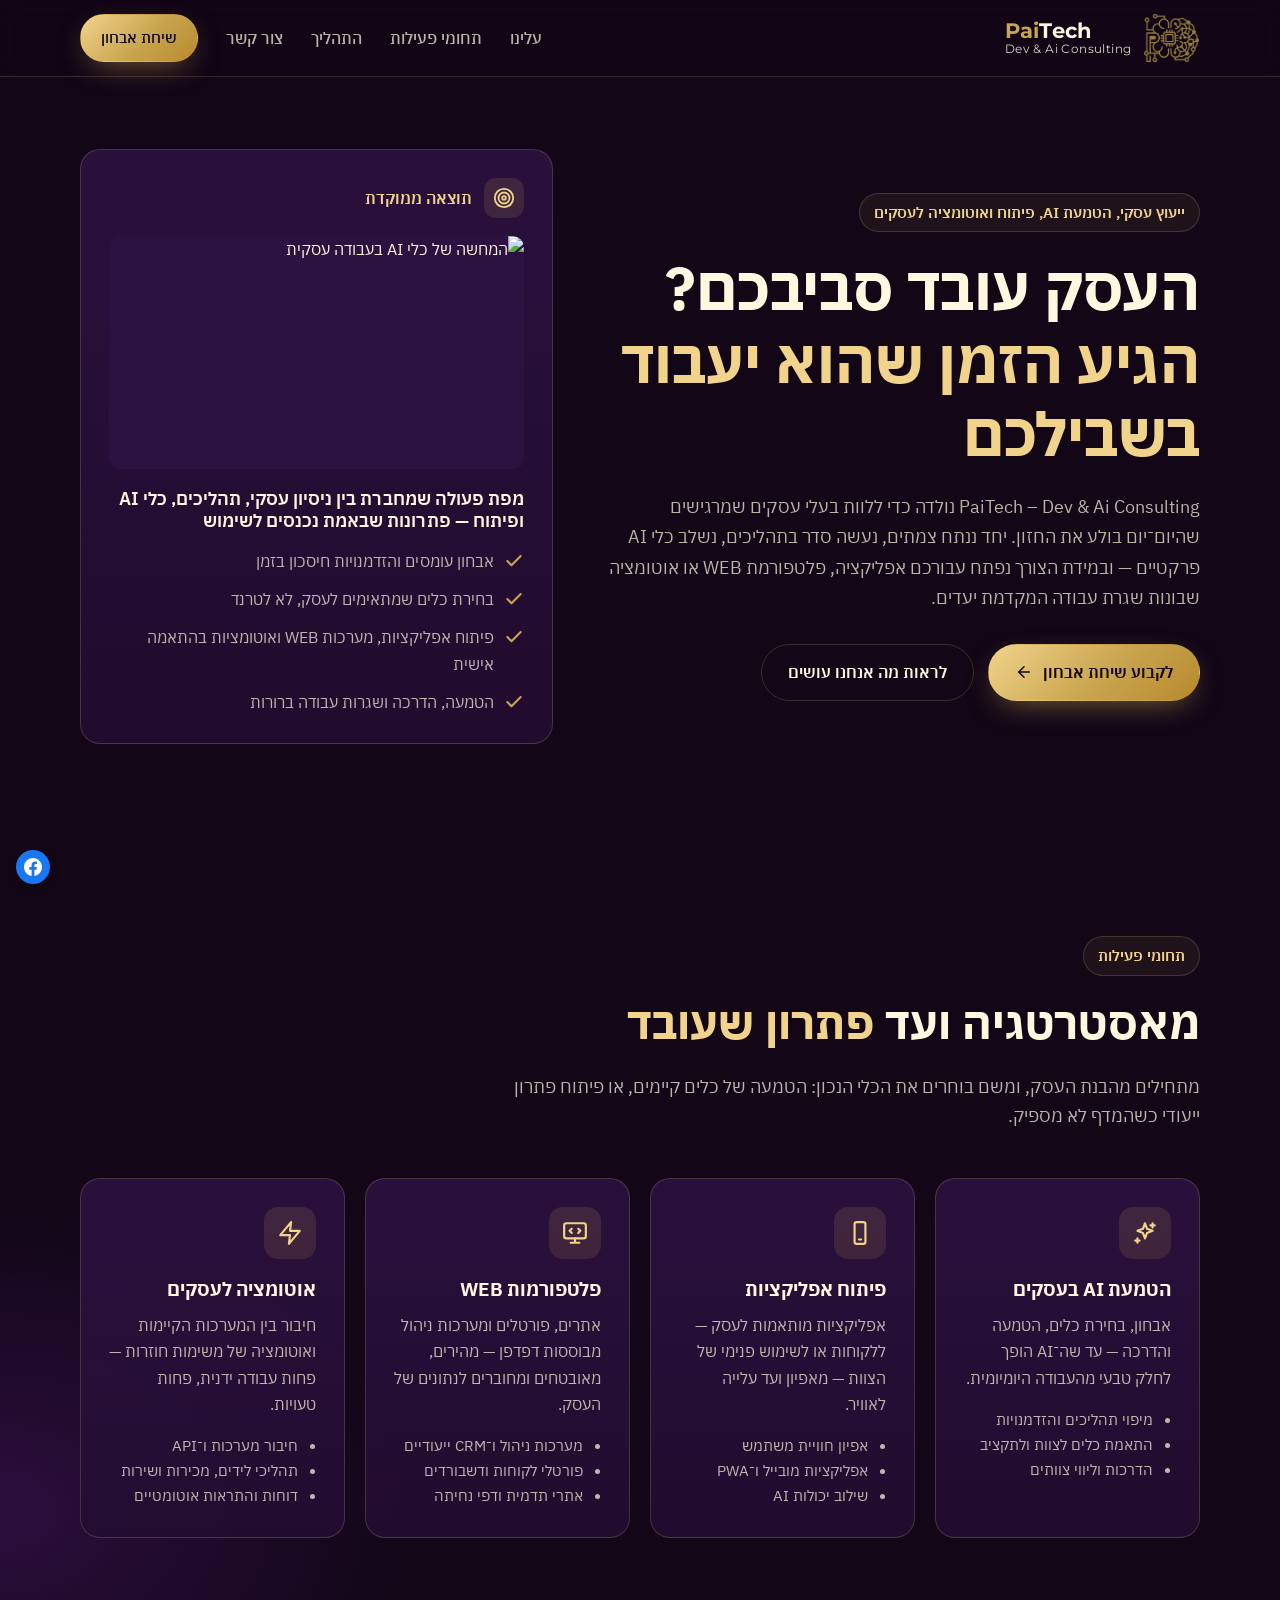
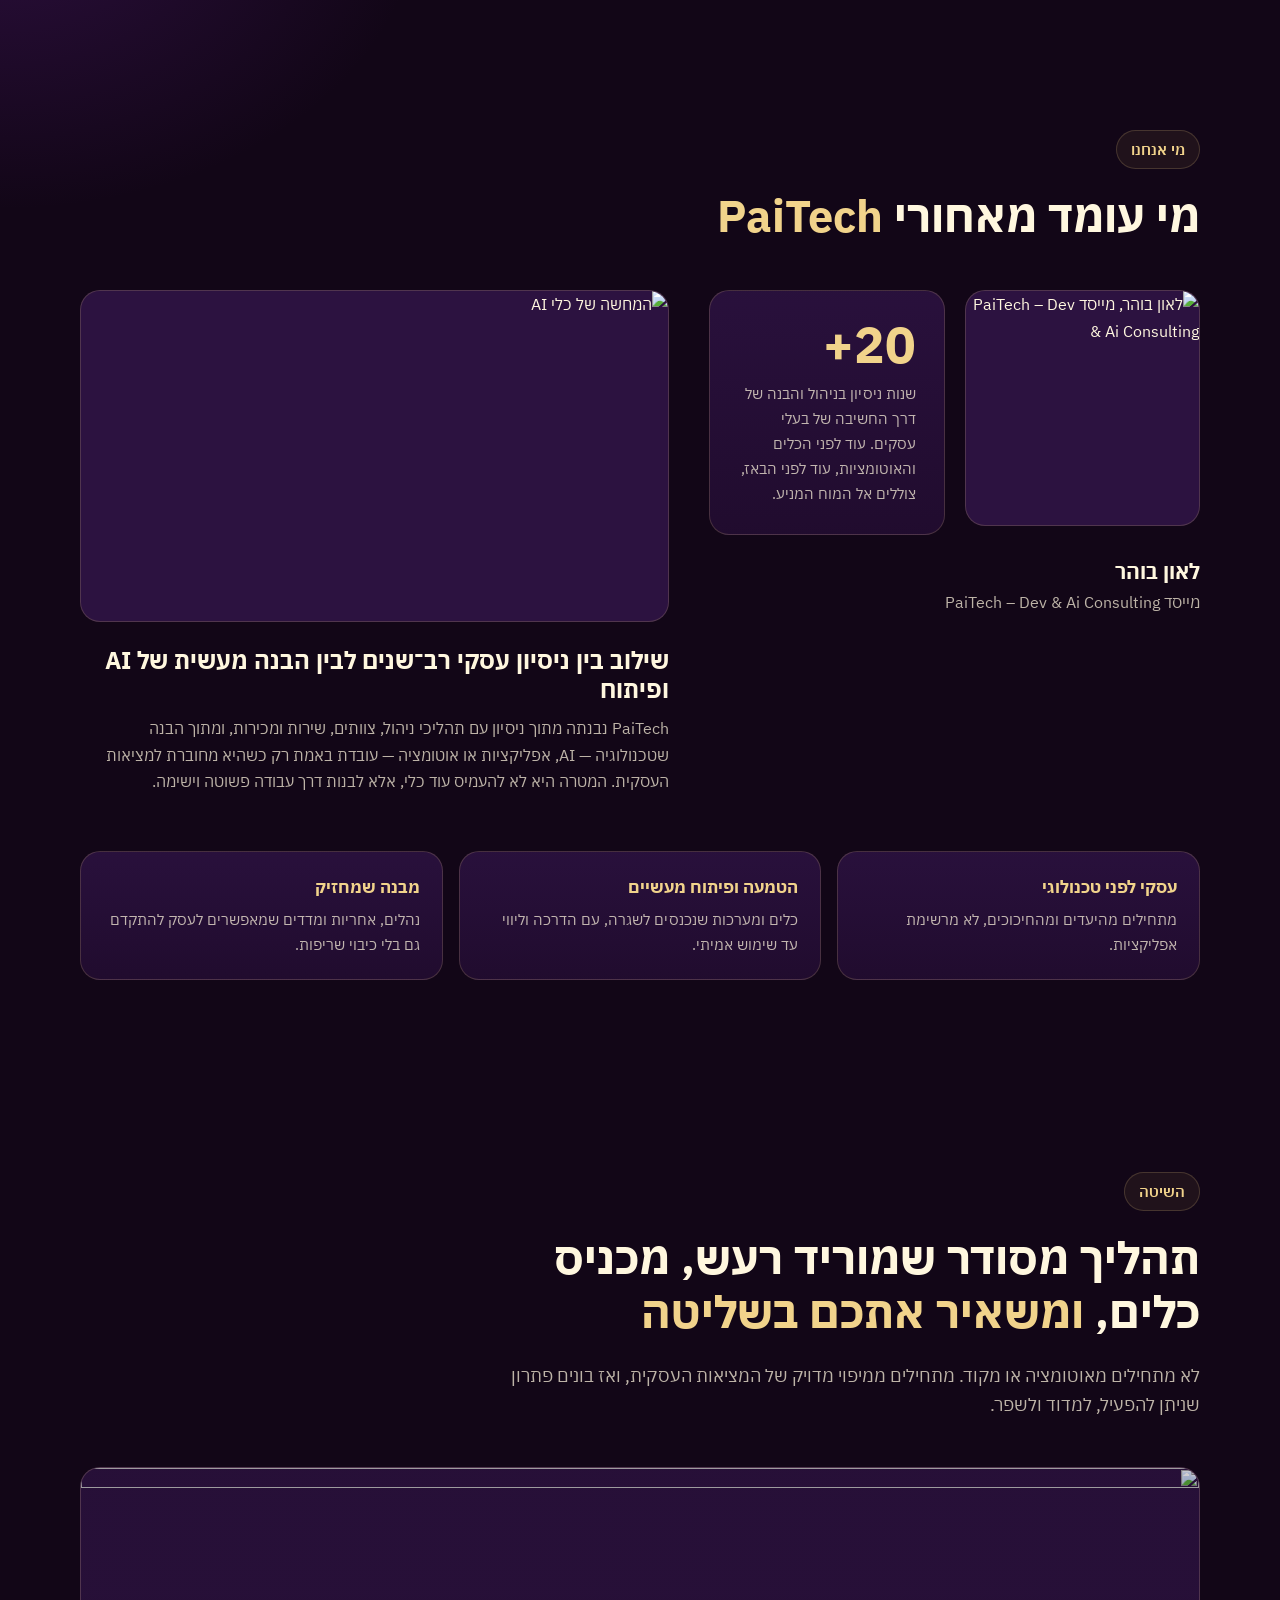
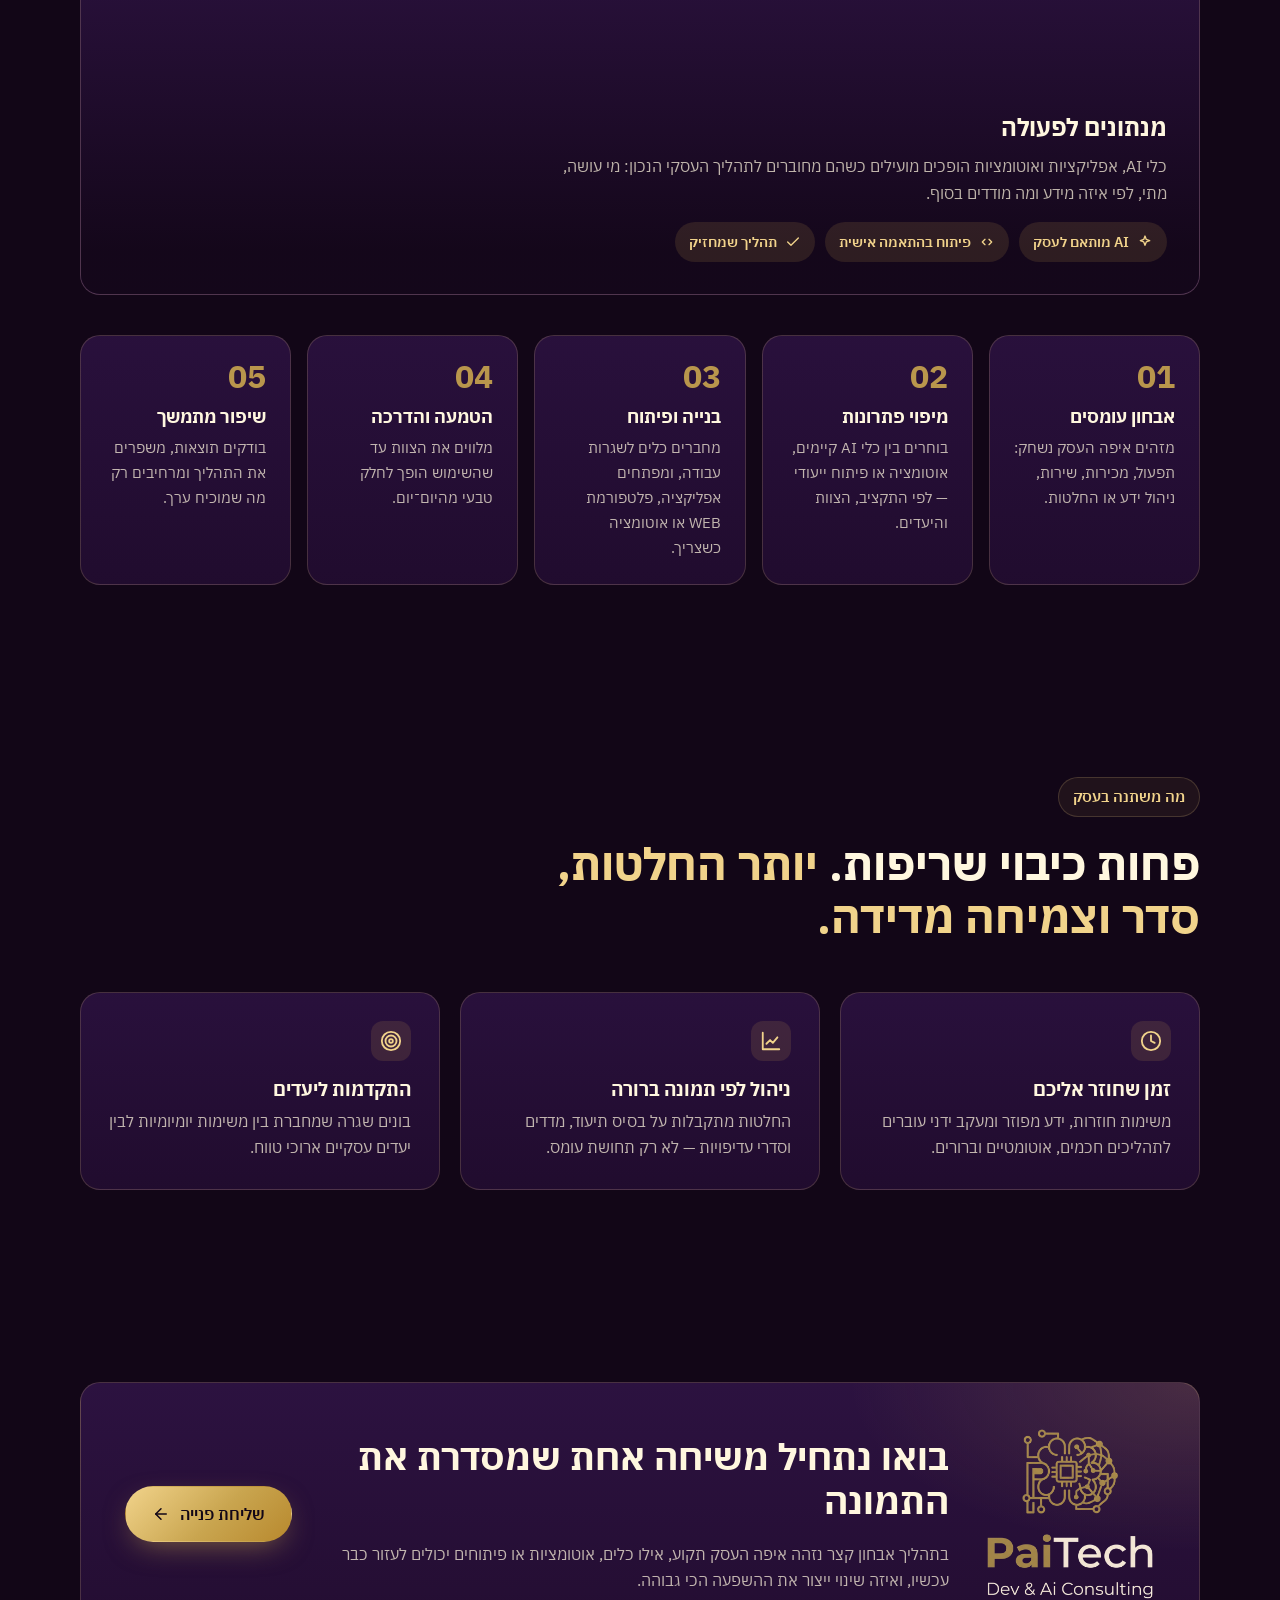
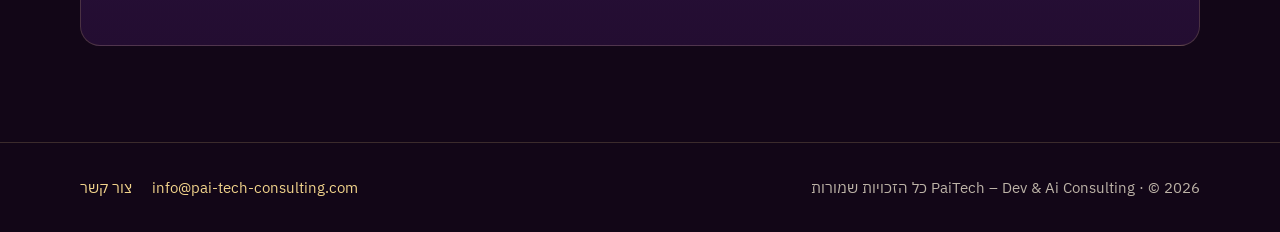
==== commit 273ca1a2: "Rename to PaiTech – Dev & Ai Consulting; fix Facebook button size - Business name updated across tit" ====
--- a/public/index.html
+++ b/public/index.html
@@ -3,8 +3,8 @@
 <head>
   <meta charset="UTF-8">
   <meta name="viewport" content="width=device-width, initial-scale=1">
-  <title>PaiTech &amp; Consulting | הטמעת AI, פיתוח אפליקציות ואוטומציה לעסקים</title>
-  <meta name="description" content="PaiTech & Consulting: ליווי פרקטי לעסקים קטנים ובינוניים — אבחון תפעולי, הטמעת כלי AI, פיתוח אפליקציות, פלטפורמות WEB ואוטומציה עסקית.">
+  <title>PaiTech – Dev &amp; Ai Consulting | הטמעת AI, פיתוח אפליקציות ואוטומציה לעסקים</title>
+  <meta name="description" content="PaiTech – Dev & Ai Consulting: ליווי פרקטי לעסקים קטנים ובינוניים — אבחון תפעולי, הטמעת כלי AI, פיתוח אפליקציות, פלטפורמות WEB ואוטומציה עסקית.">
   <link rel="canonical" href="https://pai-tech-consulting.com/">
   <meta name="theme-color" content="#120617">
   <link rel="icon" href="assets/img/favicon.png" type="image/png">
@@ -12,8 +12,8 @@
 
   <meta property="og:type" content="website">
   <meta property="og:locale" content="he_IL">
-  <meta property="og:site_name" content="PaiTech & Consulting">
-  <meta property="og:title" content="PaiTech & Consulting | הטמעת AI, פיתוח אפליקציות ואוטומציה לעסקים">
+  <meta property="og:site_name" content="PaiTech – Dev & Ai Consulting">
+  <meta property="og:title" content="PaiTech – Dev & Ai Consulting | הטמעת AI, פיתוח אפליקציות ואוטומציה לעסקים">
   <meta property="og:description" content="ליווי פרקטי לעסקים: אבחון תפעולי, הטמעת AI, פיתוח אפליקציות, פלטפורמות WEB ואוטומציה עסקית.">
   <meta property="og:url" content="https://pai-tech-consulting.com/">
   <meta property="og:image" content="https://pai-tech-consulting.com/assets/img/og-image.jpg">
@@ -22,13 +22,13 @@
   <link rel="preconnect" href="https://fonts.googleapis.com">
   <link rel="preconnect" href="https://fonts.gstatic.com" crossorigin>
   <link href="https://fonts.googleapis.com/css2?family=IBM+Plex+Sans+Hebrew:wght@400;500;600;700&family=Montserrat:wght@400;700&display=swap" rel="stylesheet">
-  <link rel="stylesheet" href="assets/css/style.css">
+  <link rel="stylesheet" href="assets/css/style.css?v=3">
 
   <script type="application/ld+json">
   {
     "@context": "https://schema.org",
     "@type": "ProfessionalService",
-    "name": "PaiTech & Consulting",
+    "name": "PaiTech – Dev & Ai Consulting",
     "url": "https://pai-tech-consulting.com/",
     "email": "info@pai-tech-consulting.com",
     "telephone": "+972-3-9794575",
@@ -52,7 +52,7 @@
 
   <header class="site-header">
     <div class="container header-row">
-      <a class="brand" href="index.html" aria-label="PaiTech & Consulting — דף הבית">
+      <a class="brand" href="index.html" aria-label="PaiTech – Dev & Ai Consulting — דף הבית">
         <img class="brand-mark" src="assets/img/logo-mark.webp" width="256" height="226" alt="">
         <span class="brand-text">
           <span class="brand-name"><span class="pai">Pai</span>Tech</span>
@@ -81,7 +81,7 @@
         <div>
           <span class="kicker">ייעוץ עסקי, הטמעת AI, פיתוח ואוטומציה לעסקים</span>
           <h1>העסק עובד סביבכם? <span class="gold">הגיע הזמן שהוא יעבוד בשבילכם</span></h1>
-          <p class="hero-lead">PaiTech &amp; Consulting נולדה כדי ללוות בעלי עסקים שמרגישים שהיום־יום בולע את החזון. יחד ננתח צמתים, נעשה סדר בתהליכים, נשלב כלי AI פרקטיים — ובמידת הצורך נפתח עבורכם אפליקציה, פלטפורמת WEB או אוטומציה שבונות שגרת עבודה המקדמת יעדים.</p>
+          <p class="hero-lead">PaiTech – Dev &amp; Ai Consulting נולדה כדי ללוות בעלי עסקים שמרגישים שהיום־יום בולע את החזון. יחד ננתח צמתים, נעשה סדר בתהליכים, נשלב כלי AI פרקטיים — ובמידת הצורך נפתח עבורכם אפליקציה, פלטפורמת WEB או אוטומציה שבונות שגרת עבודה המקדמת יעדים.</p>
           <div class="hero-actions">
             <a class="btn btn-primary" href="contact.html">
               לקבוע שיחת אבחון
@@ -179,7 +179,7 @@
         <div class="about-grid">
           <div class="founder">
             <div class="founder-photo">
-              <img src="assets/img/se8VAogWXL13pgtW8quzGnJ5m0.jpg" width="960" height="958" alt="לאון בוהר, מייסד PaiTech & Consulting" loading="lazy"
+              <img src="assets/img/se8VAogWXL13pgtW8quzGnJ5m0.jpg" width="960" height="958" alt="לאון בוהר, מייסד PaiTech – Dev & Ai Consulting" loading="lazy"
                    onerror="this.onerror=null;this.src='https://framerusercontent.com/images/se8VAogWXL13pgtW8quzGnJ5m0.jpg'">
             </div>
             <div class="card stat">
@@ -188,7 +188,7 @@
             </div>
             <div class="founder-caption">
               <strong>לאון בוהר</strong>
-              <span>מייסד PaiTech &amp; Consulting</span>
+              <span>מייסד PaiTech – Dev &amp; Ai Consulting</span>
             </div>
           </div>
 
@@ -319,7 +319,7 @@
 
   <footer class="site-footer">
     <div class="container footer-row">
-      <span>PaiTech &amp; Consulting · © <span data-year>2026</span> כל הזכויות שמורות</span>
+      <span>PaiTech – Dev &amp; Ai Consulting · © <span data-year>2026</span> כל הזכויות שמורות</span>
       <div class="footer-links">
         <a href="mailto:info@pai-tech-consulting.com" dir="ltr">info@pai-tech-consulting.com</a>
         <a href="contact.html">צור קשר</a>
@@ -327,9 +327,9 @@
     </div>
   </footer>
 
-  <a class="fab-facebook" href="https://www.facebook.com/profile.php?id=61555145014878" target="_blank" rel="noopener" aria-label="PaiTech בפייסבוק (נפתח בחלון חדש)" title="PaiTech בפייסבוק">
-    <svg viewBox="0 0 24 24" aria-hidden="true"><path fill="currentColor" d="M24 12.07C24 5.41 18.63 0 12 0S0 5.41 0 12.07C0 18.1 4.39 23.1 10.13 24v-8.44H7.08v-3.49h3.05V9.41c0-3.02 1.79-4.69 4.53-4.69 1.31 0 2.68.24 2.68.24v2.97h-1.51c-1.49 0-1.95.93-1.95 1.88v2.26h3.33l-.53 3.49h-2.8V24C19.61 23.1 24 18.1 24 12.07z"/></svg>
+  <a class="fab-facebook" style="position:fixed;bottom:16px;left:16px;width:34px;height:34px;border-radius:50%;background:#1877f2;color:#fff;display:inline-flex;align-items:center;justify-content:center;z-index:60" href="https://www.facebook.com/profile.php?id=61555145014878" target="_blank" rel="noopener" aria-label="PaiTech בפייסבוק (נפתח בחלון חדש)" title="PaiTech בפייסבוק">
+    <svg viewBox="0 0 24 24" width="18" height="18" aria-hidden="true"><path fill="#fff" d="M24 12.07C24 5.41 18.63 0 12 0S0 5.41 0 12.07C0 18.1 4.39 23.1 10.13 24v-8.44H7.08v-3.49h3.05V9.41c0-3.02 1.79-4.69 4.53-4.69 1.31 0 2.68.24 2.68.24v2.97h-1.51c-1.49 0-1.95.93-1.95 1.88v2.26h3.33l-.53 3.49h-2.8V24C19.61 23.1 24 18.1 24 12.07z"/></svg>
   </a>
-  <script src="assets/js/main.js" defer></script>
+  <script src="assets/js/main.js?v=3" defer></script>
 </body>
 </html>
--- a/public/assets/css/style.css
+++ b/public/assets/css/style.css
@@ -1,4 +1,4 @@
-/* PaiTech & Consulting — palette and type carried over from the original Framer page */
+/* PaiTech – Dev & Ai Consulting — palette and type carried over from the original Framer page */
 :root {
   --bg: #120617;
   --bg-2: #16071f;
@@ -242,14 +242,13 @@
 
 /* ---------- Floating Facebook link ---------- */
 .fab-facebook {
-  position: fixed; bottom: 20px; inset-inline-end: 20px; z-index: 60;
-  width: 48px; height: 48px; border-radius: 50%; display: inline-flex; align-items: center; justify-content: center;
-  background: #1877f2; color: #fff; box-shadow: 0 8px 24px -6px rgba(0, 0, 0, .55);
-  transition: transform .2s, box-shadow .2s;
-}
-.fab-facebook:hover { transform: translateY(-2px) scale(1.05); box-shadow: 0 12px 28px -6px rgba(24, 119, 242, .6); }
-.fab-facebook svg { width: 26px; height: 26px; }
-@media (max-width: 639px) { .fab-facebook { width: 44px; height: 44px; bottom: 16px; inset-inline-end: 16px; } }
+  position: fixed; bottom: 16px; left: 16px; z-index: 60;
+  width: 34px; height: 34px; border-radius: 50%; display: inline-flex; align-items: center; justify-content: center;
+  background: #1877f2; color: #fff; box-shadow: 0 4px 12px -4px rgba(0, 0, 0, .6);
+  transition: transform .2s;
+}
+.fab-facebook:hover { transform: scale(1.08); }
+.fab-facebook svg { width: 18px; height: 18px; }
 
 /* ---------- Contact page ---------- */
 .contact-hero { padding-top: 72px; padding-bottom: 32px; }
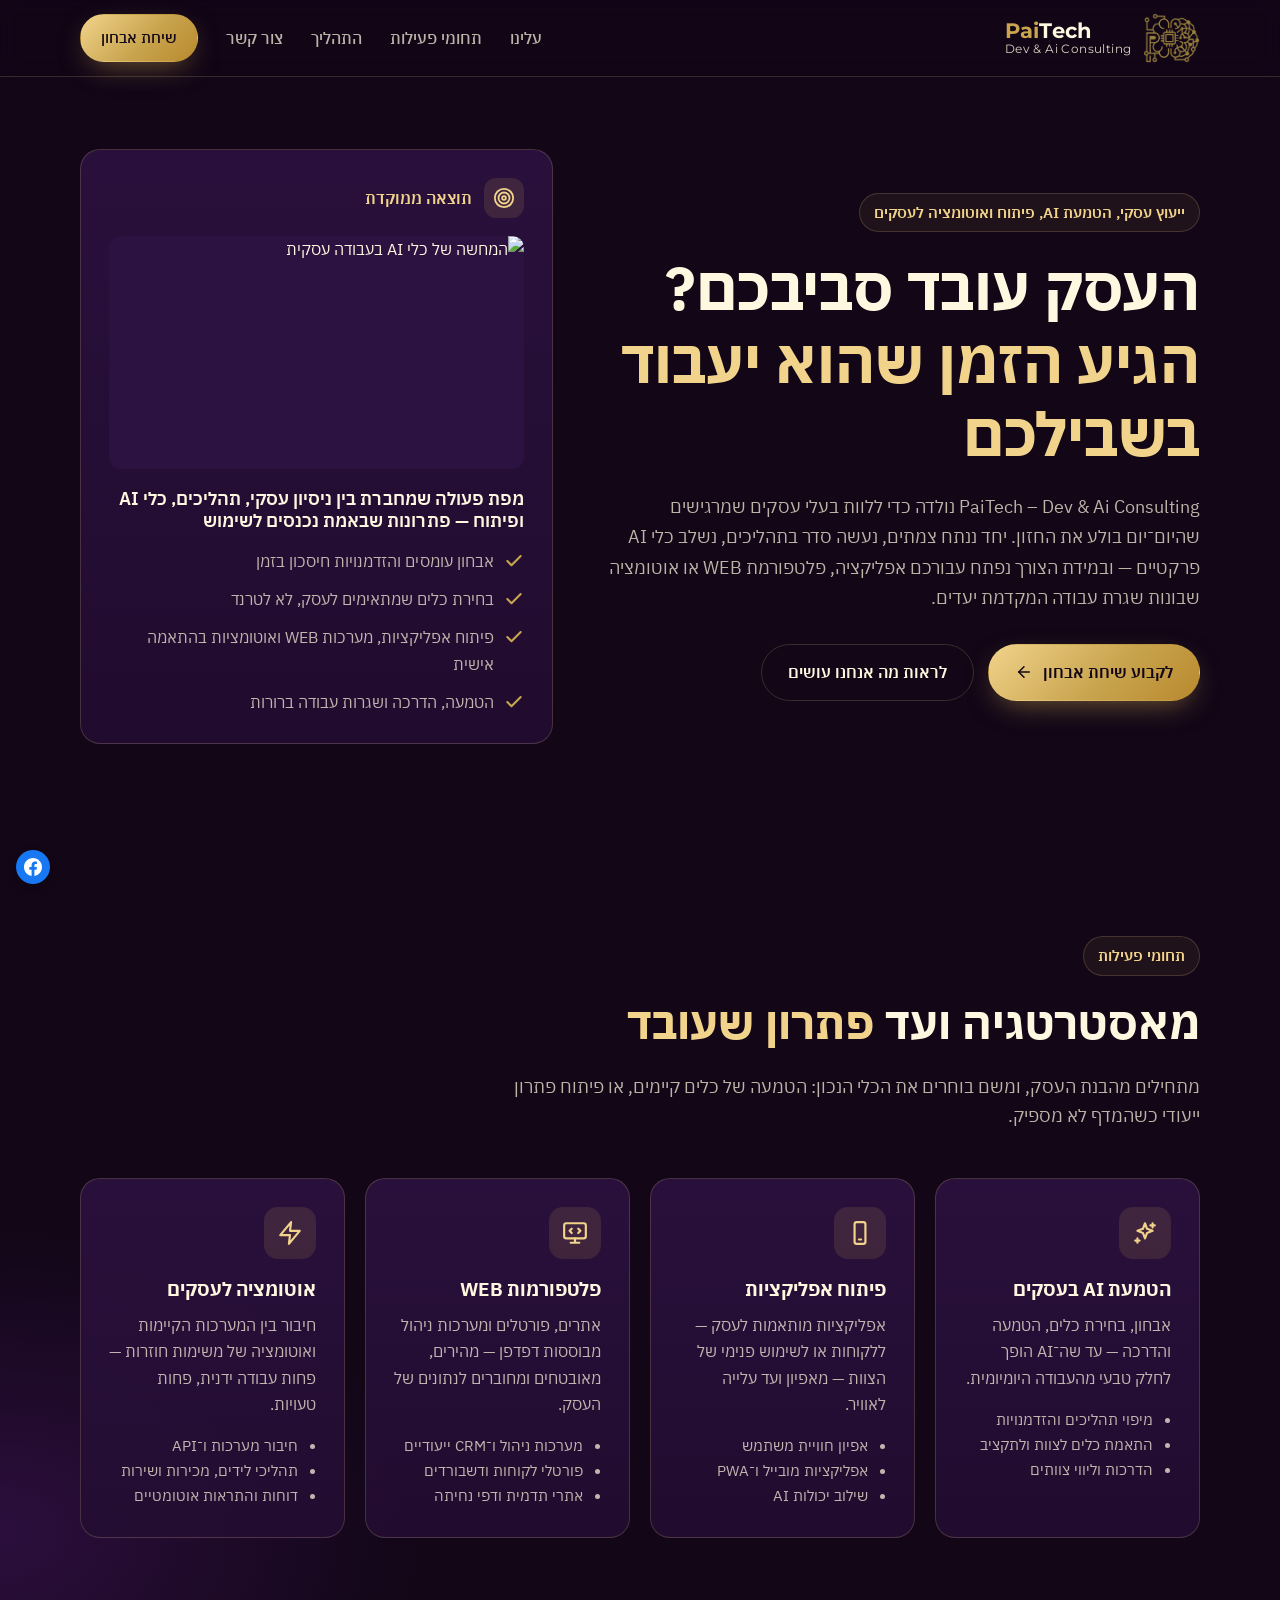
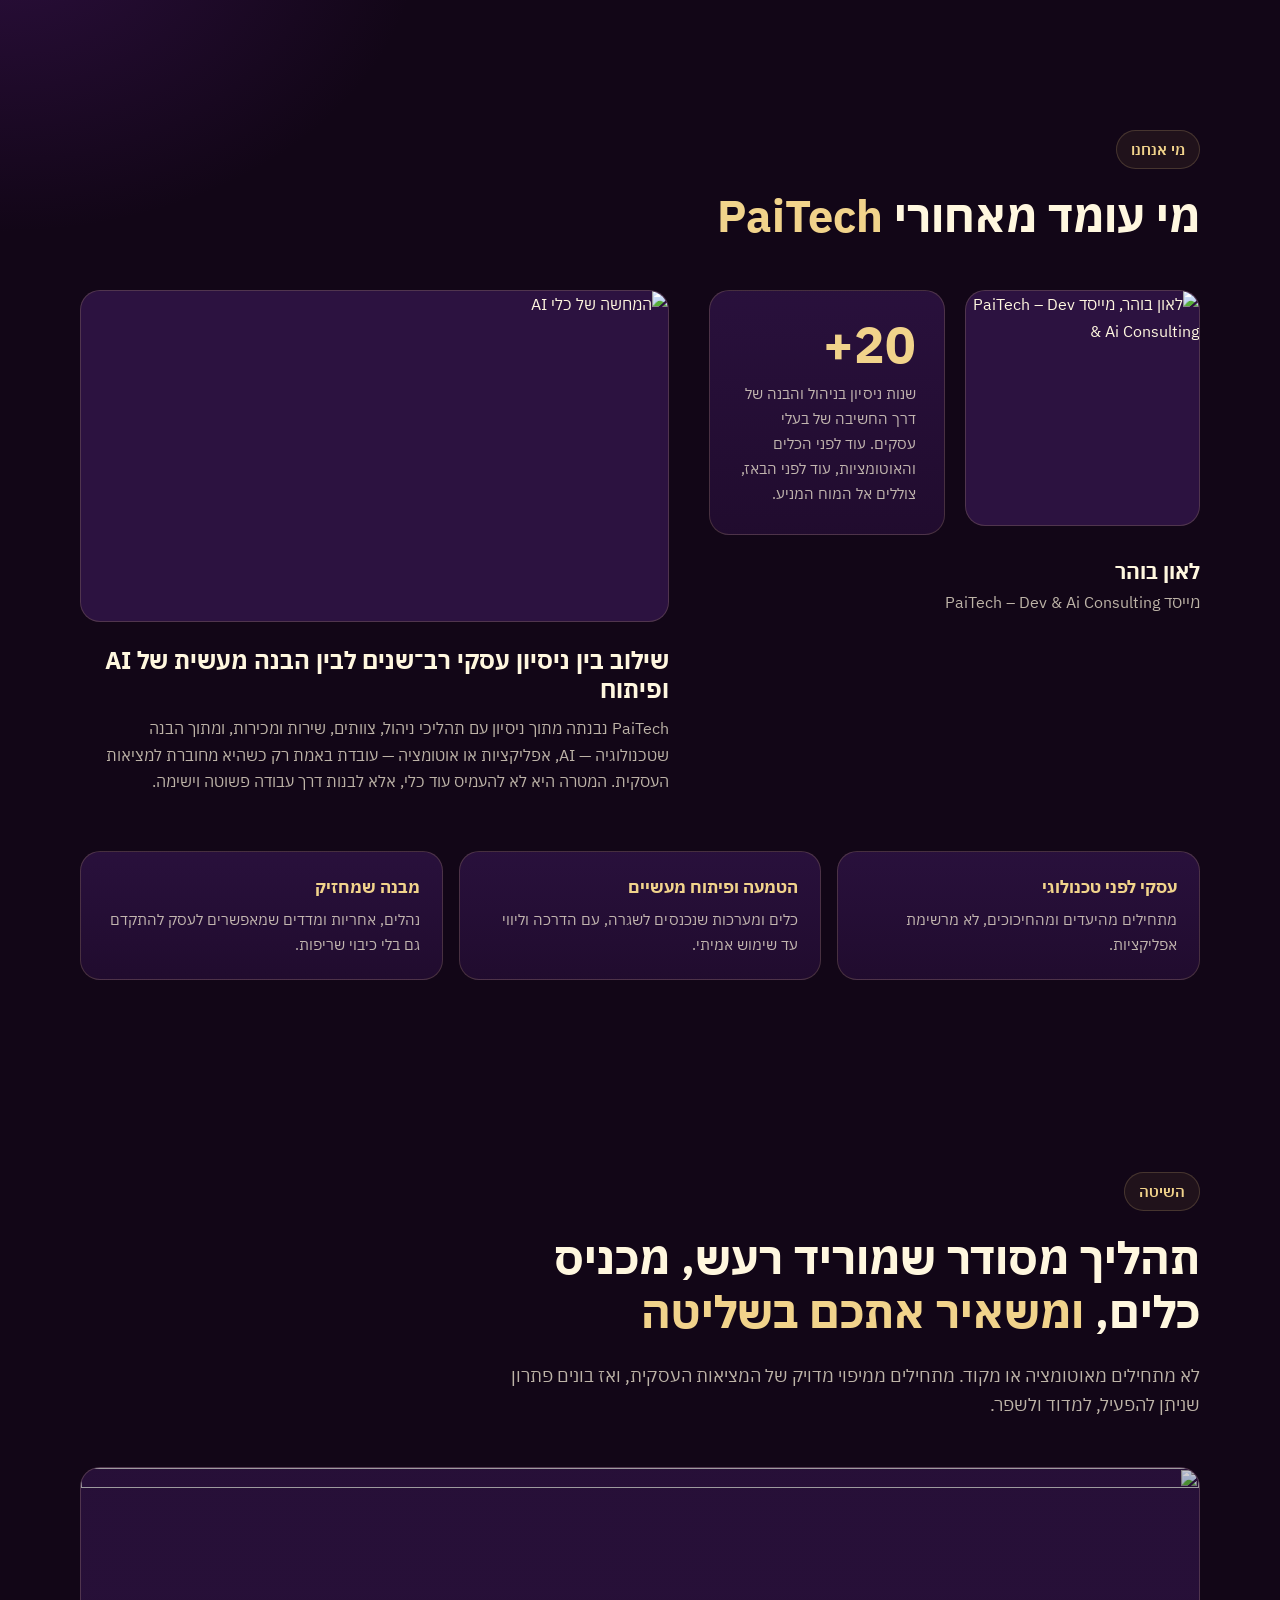
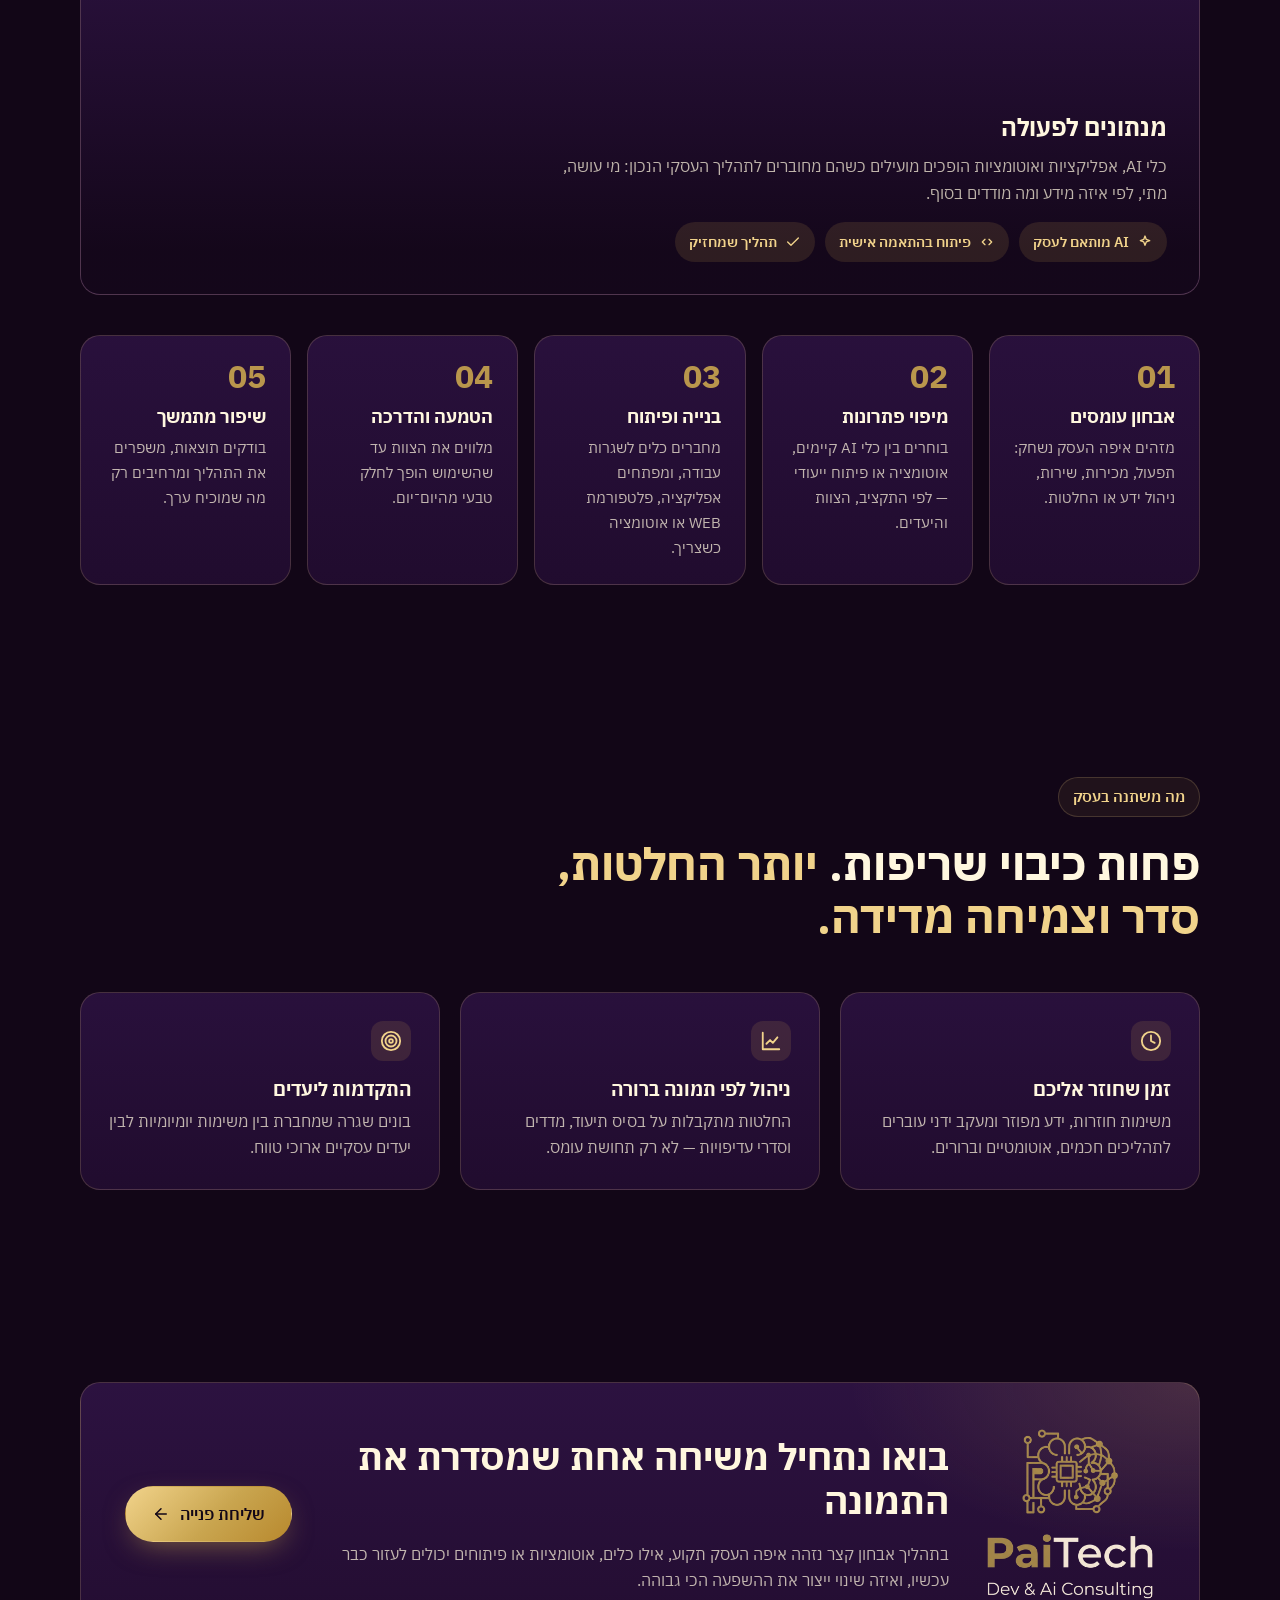
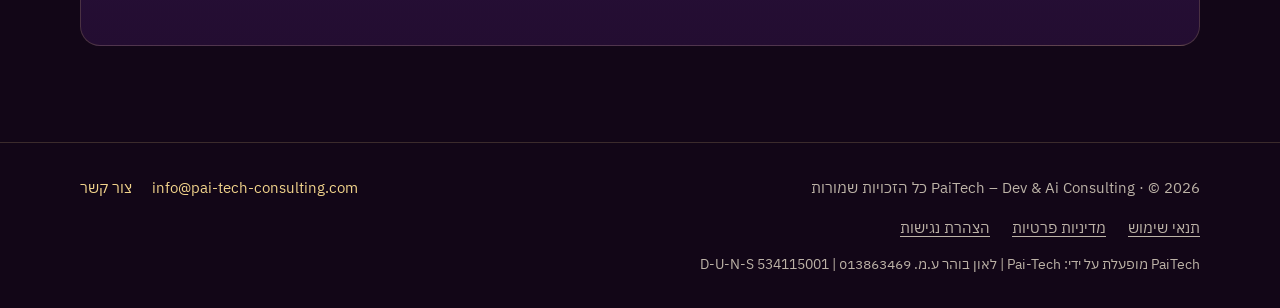
==== commit e09e0bb4: "Add terms, privacy and accessibility pages; operator line in footer - Terms of Service, Privacy Poli" ====
--- a/public/index.html
+++ b/public/index.html
@@ -22,7 +22,7 @@
   <link rel="preconnect" href="https://fonts.googleapis.com">
   <link rel="preconnect" href="https://fonts.gstatic.com" crossorigin>
   <link href="https://fonts.googleapis.com/css2?family=IBM+Plex+Sans+Hebrew:wght@400;500;600;700&family=Montserrat:wght@400;700&display=swap" rel="stylesheet">
-  <link rel="stylesheet" href="assets/css/style.css?v=3">
+  <link rel="stylesheet" href="assets/css/style.css?v=4">
 
   <script type="application/ld+json">
   {
@@ -100,7 +100,7 @@
             <img src="assets/img/XKVnwT84Tp5R3MBpyh79osMOM.jpg" width="900" height="506" alt="המחשה של כלי AI בעבודה עסקית"
                  onerror="this.onerror=null;this.src='https://framerusercontent.com/images/XKVnwT84Tp5R3MBpyh79osMOM.jpg'">
           </div>
-          <h3>מפת פעולה שמחברת בין ניסיון עסקי, תהליכים, כלי AI ופיתוח — פתרונות שבאמת נכנסים לשימוש</h3>
+          <h2 class="card-title">מפת פעולה שמחברת בין ניסיון עסקי, תהליכים, כלי AI ופיתוח — פתרונות שבאמת נכנסים לשימוש</h2>
           <ul class="points">
             <li><svg viewBox="0 0 24 24" fill="none" stroke="currentColor" stroke-width="2.5" stroke-linecap="round" stroke-linejoin="round" aria-hidden="true"><path d="M20 6 9 17l-5-5"/></svg>אבחון עומסים והזדמנויות חיסכון בזמן</li>
             <li><svg viewBox="0 0 24 24" fill="none" stroke="currentColor" stroke-width="2.5" stroke-linecap="round" stroke-linejoin="round" aria-hidden="true"><path d="M20 6 9 17l-5-5"/></svg>בחירת כלים שמתאימים לעסק, לא לטרנד</li>
@@ -318,18 +318,26 @@
   </main>
 
   <footer class="site-footer">
-    <div class="container footer-row">
-      <span>PaiTech – Dev &amp; Ai Consulting · © <span data-year>2026</span> כל הזכויות שמורות</span>
-      <div class="footer-links">
-        <a href="mailto:info@pai-tech-consulting.com" dir="ltr">info@pai-tech-consulting.com</a>
-        <a href="contact.html">צור קשר</a>
-      </div>
+    <div class="container">
+      <div class="footer-row">
+        <span>PaiTech – Dev &amp; Ai Consulting · © <span data-year>2026</span> כל הזכויות שמורות</span>
+        <div class="footer-links">
+          <a href="mailto:info@pai-tech-consulting.com" dir="ltr">info@pai-tech-consulting.com</a>
+          <a href="contact.html">צור קשר</a>
+        </div>
+      </div>
+      <nav class="footer-legal" aria-label="מסמכים משפטיים">
+        <a href="terms.html">תנאי שימוש</a>
+        <a href="privacy.html">מדיניות פרטיות</a>
+        <a href="accessibility.html">הצהרת נגישות</a>
+      </nav>
+      <p class="operator">PaiTech מופעלת על ידי: <bdi>Pai-Tech</bdi> | לאון בוהר ע.מ. <bdi>013863469</bdi> | <bdi>D-U-N-S 534115001</bdi></p>
     </div>
+    <a class="fab-facebook" style="position:fixed;bottom:16px;left:16px;width:34px;height:34px;border-radius:50%;background:#1877f2;color:#fff;display:inline-flex;align-items:center;justify-content:center;z-index:60" href="https://www.facebook.com/profile.php?id=61555145014878" target="_blank" rel="noopener" aria-label="PaiTech בפייסבוק (נפתח בחלון חדש)" title="PaiTech בפייסבוק">
+      <svg viewBox="0 0 24 24" width="18" height="18" aria-hidden="true"><path fill="#fff" d="M24 12.07C24 5.41 18.63 0 12 0S0 5.41 0 12.07C0 18.1 4.39 23.1 10.13 24v-8.44H7.08v-3.49h3.05V9.41c0-3.02 1.79-4.69 4.53-4.69 1.31 0 2.68.24 2.68.24v2.97h-1.51c-1.49 0-1.95.93-1.95 1.88v2.26h3.33l-.53 3.49h-2.8V24C19.61 23.1 24 18.1 24 12.07z"/></svg>
+    </a>
   </footer>
 
-  <a class="fab-facebook" style="position:fixed;bottom:16px;left:16px;width:34px;height:34px;border-radius:50%;background:#1877f2;color:#fff;display:inline-flex;align-items:center;justify-content:center;z-index:60" href="https://www.facebook.com/profile.php?id=61555145014878" target="_blank" rel="noopener" aria-label="PaiTech בפייסבוק (נפתח בחלון חדש)" title="PaiTech בפייסבוק">
-    <svg viewBox="0 0 24 24" width="18" height="18" aria-hidden="true"><path fill="#fff" d="M24 12.07C24 5.41 18.63 0 12 0S0 5.41 0 12.07C0 18.1 4.39 23.1 10.13 24v-8.44H7.08v-3.49h3.05V9.41c0-3.02 1.79-4.69 4.53-4.69 1.31 0 2.68.24 2.68.24v2.97h-1.51c-1.49 0-1.95.93-1.95 1.88v2.26h3.33l-.53 3.49h-2.8V24C19.61 23.1 24 18.1 24 12.07z"/></svg>
-  </a>
-  <script src="assets/js/main.js?v=3" defer></script>
+  <script src="assets/js/main.js?v=4" defer></script>
 </body>
 </html>
--- a/public/assets/css/style.css
+++ b/public/assets/css/style.css
@@ -144,7 +144,7 @@
 .icon-bubble svg { width: 22px; height: 22px; }
 .consult-card .visual { border-radius: var(--radius-sm); overflow: hidden; margin-bottom: 18px; aspect-ratio: 16 / 9; background: var(--surface-2); }
 .consult-card .visual img { width: 100%; height: 100%; object-fit: cover; }
-.consult-card h3 { font-size: 1.15rem; font-weight: 600; margin-bottom: 16px; }
+.consult-card .card-title { font-size: 1.15rem; font-weight: 600; margin-bottom: 16px; }
 .points { list-style: none; margin: 0; padding: 0; display: grid; gap: 12px; }
 .points li { display: flex; gap: 10px; align-items: flex-start; color: var(--muted); }
 .points li svg { width: 20px; height: 20px; color: var(--gold); flex: none; margin-top: 3px; }
@@ -293,6 +293,26 @@
 @media (max-width: 899px) { .contact-grid { grid-template-columns: 1fr; } }
 @media (max-width: 639px) { .form-grid { grid-template-columns: 1fr; } }
 
+/* ---------- Footer legal ---------- */
+.footer-legal { display: flex; flex-wrap: wrap; gap: 8px 22px; margin-top: 16px; font-size: .92rem; }
+.footer-legal a { color: var(--muted); text-decoration: underline; text-underline-offset: 3px; }
+.footer-legal a:hover { color: var(--gold-light); }
+.operator { margin: 12px 0 0; color: var(--muted); font-size: .88rem; }
+.form-legal a { color: var(--gold-light); }
+
+/* ---------- Legal pages ---------- */
+.legal { padding-top: 64px; }
+.legal-wrap { max-width: 860px; }
+.legal h1 { font-size: clamp(2rem, 4vw, 2.8rem); }
+.legal-updated { color: var(--muted); margin-bottom: 32px; }
+.legal h2 { font-size: 1.35rem; color: var(--gold-light); margin-top: 40px; scroll-margin-top: 96px; }
+.legal h3 { font-size: 1.1rem; margin-top: 20px; }
+.legal p, .legal li { color: rgba(255, 247, 223, .86); }
+.legal ul, .legal ol { padding-inline-start: 22px; margin: 0 0 1em; }
+.legal li { margin-bottom: 6px; }
+.legal a { color: var(--gold-light); }
+.legal-contact { list-style: none; padding: 0 !important; }
+
 /* ---------- 404 ---------- */
 .notfound { text-align: center; padding-block: 140px; }
 .notfound h1 { font-size: 4rem; color: var(--gold-light); }
